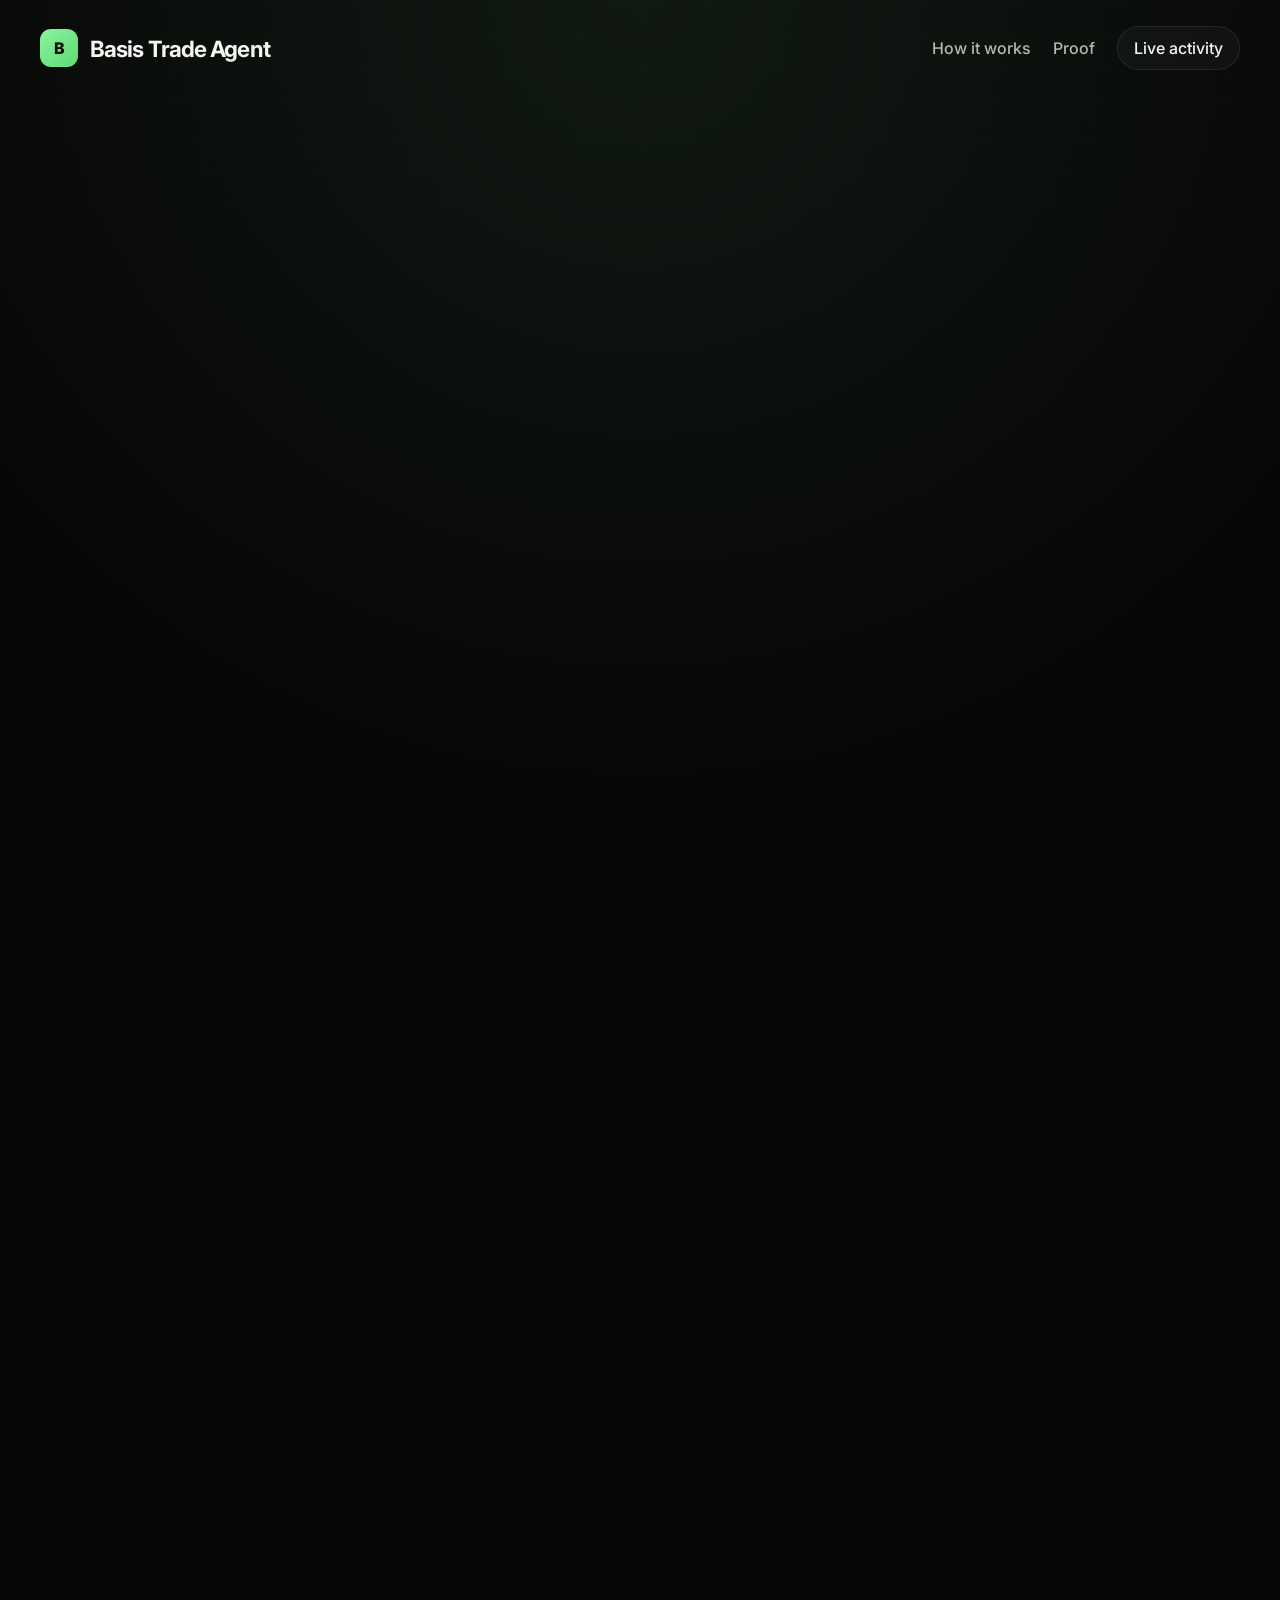
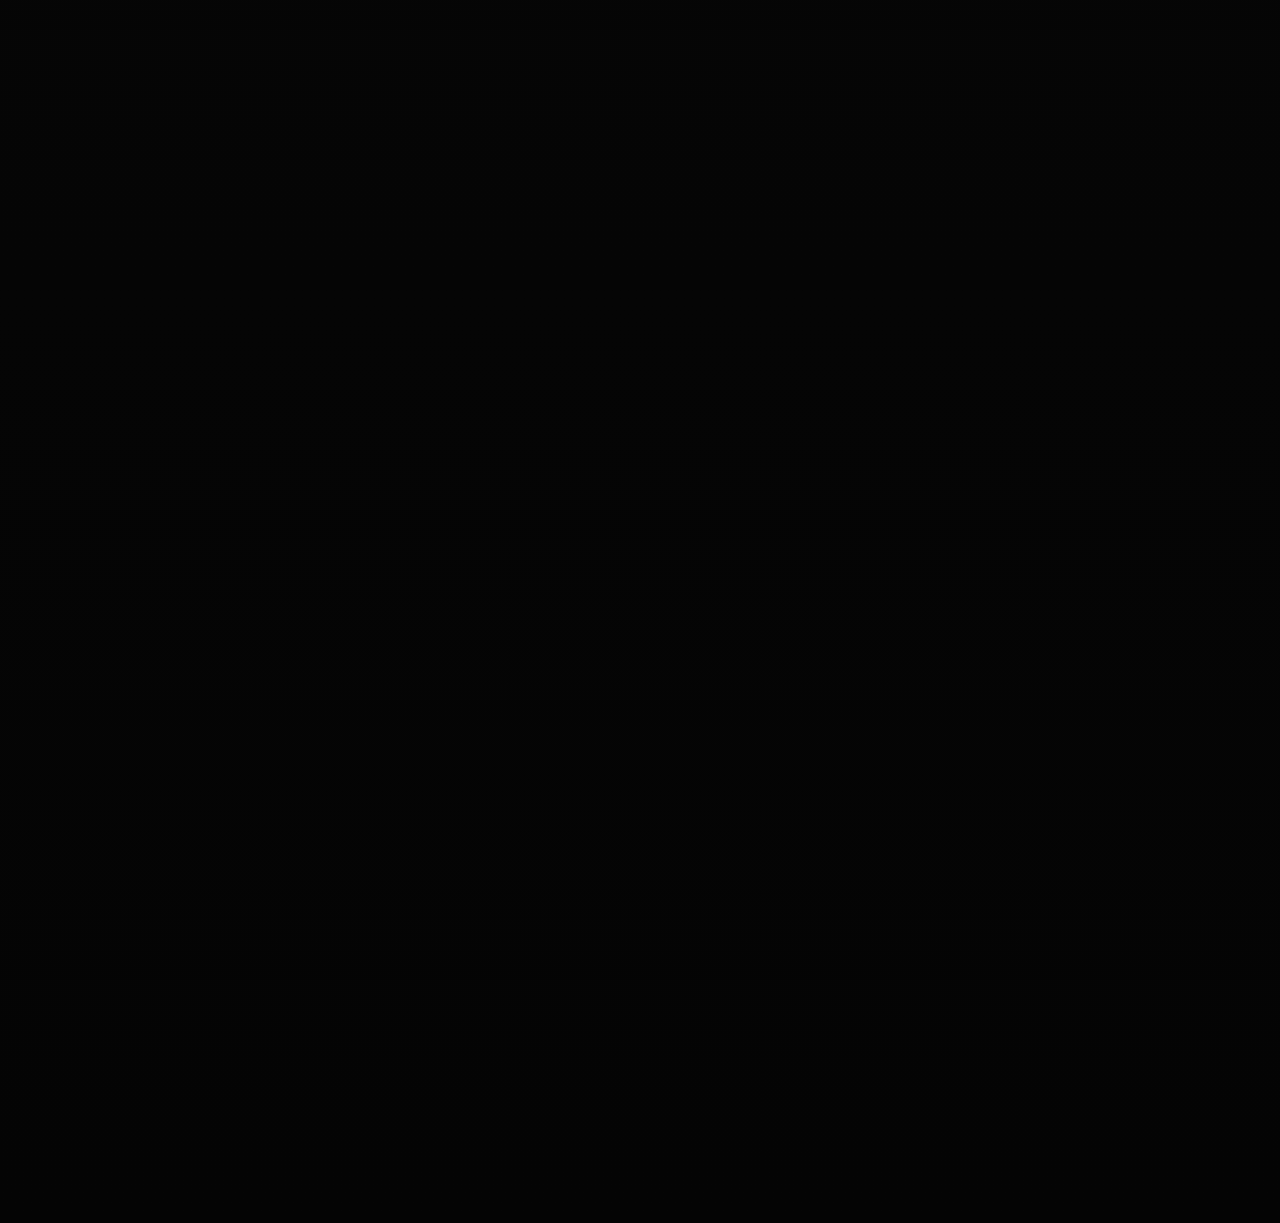
==== landing-page/index.html @ b5cab905 "Align landing-page typography with YieldSeeker theme" ====
<!doctype html>
<html lang="en">
  <head>
    <meta charset="UTF-8" />
    <meta name="viewport" content="width=device-width, initial-scale=1.0" />
    <title>Basis Trade Agent</title>
    <meta
      name="description"
      content="Basis Trade Agent captures BTC basis opportunities on GMX V2 with autonomous execution, live operator control, and on-chain verification."
    />
    <link rel="preconnect" href="https://fonts.googleapis.com" />
    <link rel="preconnect" href="https://fonts.gstatic.com" crossorigin />
    <link href="https://fonts.googleapis.com/css2?family=Inter:wght@400;500;700;800&family=DM+Mono:wght@400;500&display=swap" rel="stylesheet" />
    <link rel="stylesheet" href="./index.css" />
  </head>
  <body>
    <div class="landing-shell">
      <header class="site-header">
        <a class="brand" href="./">
          <span class="brand-mark">B</span>
          <span class="brand-name">Basis Trade Agent</span>
        </a>
        <nav class="header-links">
          <a href="#how-it-works">How it works</a>
          <a href="#proof">Proof</a>
          <a class="header-cta" href="./activity/">Live activity</a>
        </nav>
      </header>

      <main>
        <section class="hero-section reveal-section">
          <div class="hero-copy">
            <p class="eyebrow">Autonomous BTC basis execution</p>
            <h1>Capture BTC basis yield with a system that executes, adapts, and proves what it did.</h1>
            <p class="hero-text">
              Basis Trade Agent monitors GMX V2 funding conditions, opens delta-neutral BTC basis trades when the opportunity is worth taking, and keeps every meaningful action visible through live activity and on-chain verification.
            </p>
            <div class="hero-actions">
              <a class="primary-button" href="./activity/">Watch live activity</a>
              <a class="secondary-button" href="#how-it-works">See how it works</a>
            </div>
            <div class="hero-badges">
              <span>GMX V2</span>
              <span>Arbitrum</span>
              <span>Operator-controlled</span>
            </div>
          </div>

          <div class="hero-visual">
            <div class="hero-glow"></div>
            <div class="hero-card hero-card-primary floating-card">
              <span class="card-kicker">Live strategy</span>
              <strong>Funding-aware BTC basis execution</strong>
              <p>Smoothed thresholds, hysteresis, hold-time rules, and margin-aware exits — all in one operating loop.</p>
            </div>
            <div class="hero-card hero-card-metric floating-card delay-1">
              <span class="card-label">Control style</span>
              <strong>Conversational</strong>
            </div>
            <div class="hero-card hero-card-metric floating-card delay-2">
              <span class="card-label">Verification</span>
              <strong>Explorer-linked</strong>
            </div>
            <div class="grid-orb grid-orb-a"></div>
            <div class="grid-orb grid-orb-b"></div>
          </div>
        </section>

        <section class="ticker-section reveal-section">
          <div class="ticker-track">
            <span>Live GMX execution</span>
            <span>•</span>
            <span>BTC spot + short perp</span>
            <span>•</span>
            <span>Autonomous operator tooling</span>
            <span>•</span>
            <span>Recent activity with tx links</span>
            <span>•</span>
            <span>Live config reload</span>
            <span>•</span>
            <span>Yield-driven entries</span>
          </div>
        </section>

        <section class="section reveal-section" id="proof">
          <div class="section-heading">
            <p class="eyebrow">Value created</p>
            <h2>What you get instead of another dashboard.</h2>
            <p>A sharper operating loop: less manual monitoring, clearer execution logic, and a cleaner path from market opportunity to verifiable action.</p>
          </div>
          <div class="value-grid">
            <article class="value-card tilt-card">
              <span class="value-number">24/7</span>
              <h3>Persistent market watching</h3>
              <p>The system keeps evaluating live funding and borrow conditions instead of waiting for you to manually check the market.</p>
            </article>
            <article class="value-card tilt-card">
              <span class="value-number">0</span>
              <h3>Guesswork in the loop</h3>
              <p>Execution rules live in code, while the operator still controls the policy through simple, human-readable configuration changes.</p>
            </article>
            <article class="value-card tilt-card">
              <span class="value-number">1 feed</span>
              <h3>Proof of work done</h3>
              <p>Approvals, orders, confirmations, and recent activity are surfaced in one place so you can verify what the product actually did.</p>
            </article>
          </div>
        </section>

        <section class="section split-section reveal-section" id="how-it-works">
          <div class="section-heading narrow">
            <p class="eyebrow">How it works</p>
            <h2>A product for operators who want execution, visibility, and control in the same surface.</h2>
          </div>
          <div class="story-grid">
            <article class="story-card story-card-large reveal-card">
              <div class="story-topline">
                <span class="story-index">01</span>
                <span class="live-pill">Live policy control</span>
              </div>
              <h3>Set the operating rules in plain language.</h3>
              <p>Adjust capital, target yield, smoothing, hysteresis, hold time, and cadence without digging through strategy internals.</p>
            </article>
            <article class="story-card reveal-card delay-1">
              <div class="story-topline">
                <span class="story-index">02</span>
                <span class="live-pill">Live loop</span>
              </div>
              <h3>Let the running system react.</h3>
              <p>The loop picks up new config from disk and uses it on subsequent cycles while it watches live BTC basis conditions.</p>
            </article>
            <article class="story-card reveal-card delay-2">
              <div class="story-topline">
                <span class="story-index">03</span>
                <span class="live-pill">Live proof</span>
              </div>
              <h3>Verify the result immediately.</h3>
              <p>Watch recent activity appear with explorer links, then inspect holdings and open position state after the trade is live.</p>
            </article>
          </div>
        </section>

        <section class="section reveal-section">
          <div class="section-heading narrow">
            <p class="eyebrow">Who should use it</p>
            <h2>Built for active DeFi operators who want the trade to run like a product.</h2>
          </div>
          <div class="audience-grid">
            <article class="audience-card">
              <h3>For you if…</h3>
              <ul>
                <li>you understand the basis trade but don't want to babysit it manually,</li>
                <li>you want live proof of what the system actually did,</li>
                <li>you prefer steering the rules rather than clicking through every execution step.</li>
              </ul>
            </article>
            <article class="audience-card pulse-card">
              <h3>What to expect</h3>
              <ul>
                <li>a premium operator surface,</li>
                <li>real-time execution visibility,</li>
                <li>clear control over thresholds and behavior,</li>
                <li>verifiable on-chain activity when the system acts.</li>
              </ul>
            </article>
          </div>
        </section>

        <section class="cta-panel reveal-section">
          <div class="cta-copy">
            <p class="eyebrow">See it in motion</p>
            <h2>Open the live feed and watch the system work.</h2>
            <p>The activity surface shows what the product is doing right now — not an abstract promise, but the live operating trail.</p>
          </div>
          <a class="primary-button full-width" href="./activity/">Open live activity</a>
        </section>
      </main>
    </div>
    <script src="./app.js"></script>
  </body>
</html>
---- landing-page/index.css ----
:root {
  color-scheme: dark;
  --bg: #040404;
  --panel: #0a0a0a;
  --panel-2: #0f0f0f;
  --line: rgba(255, 255, 255, 0.08);
  --text: #f4f4f1;
  --muted: #b7b7b2;
  --muted-2: #8b8f8a;
  --green: #7aeb8f;
  --green-2: #5ad76f;
  --green-soft: rgba(122, 235, 143, 0.12);
}

* {
  box-sizing: border-box;
}

html,
body {
  margin: 0;
  min-height: 100%;
  background: var(--bg);
  color: var(--text);
  font-family: Inter, system-ui, sans-serif;
}

body {
  background:
    radial-gradient(circle at top center, rgba(122, 235, 143, 0.08), transparent 28%),
    linear-gradient(180deg, #070707 0%, #040404 100%);
  overflow-x: hidden;
}

body::before {
  content: "";
  position: fixed;
  inset: 0;
  pointer-events: none;
  background-image: linear-gradient(rgba(255, 255, 255, 0.025) 1px, transparent 1px), linear-gradient(90deg, rgba(255, 255, 255, 0.025) 1px, transparent 1px);
  background-size: 34px 34px;
  mask-image: linear-gradient(180deg, rgba(0, 0, 0, 0.35), transparent 80%);
}

.landing-shell {
  width: min(1200px, calc(100vw - 48px));
  margin: 0 auto;
  padding: 26px 0 84px;
}

.site-header {
  display: flex;
  align-items: center;
  justify-content: space-between;
  gap: 18px;
  padding-bottom: 18px;
}

.brand {
  display: flex;
  align-items: center;
  gap: 12px;
  color: var(--text);
  text-decoration: none;
}

.brand-mark {
  width: 38px;
  height: 38px;
  border-radius: 11px;
  display: grid;
  place-items: center;
  background: linear-gradient(135deg, #8af39e, #5fda75);
  color: #081009;
  font-weight: 800;
}

.brand-name {
  font-size: 1.4rem;
  font-weight: 700;
  letter-spacing: -0.04em;
}

.header-links {
  display: flex;
  align-items: center;
  gap: 22px;
}

.header-links a {
  color: var(--muted);
  text-decoration: none;
  font-weight: 500;
}

.header-cta {
  padding: 11px 16px;
  border-radius: 999px;
  color: var(--text) !important;
  border: 1px solid var(--line);
  background: rgba(255, 255, 255, 0.03);
}

.hero-section,
.value-card,
.story-card,
.audience-card,
.cta-panel {
  border: 1px solid var(--line);
  border-radius: 24px;
  background: var(--panel);
}

.hero-section {
  display: grid;
  grid-template-columns: minmax(0, 1.1fr) minmax(360px, 0.9fr);
  gap: 26px;
  padding: 30px;
  margin-top: 18px;
  background: linear-gradient(180deg, rgba(8, 30, 15, 0.96), rgba(7, 12, 9, 0.98));
  position: relative;
  overflow: hidden;
}

.hero-section::before {
  content: "";
  position: absolute;
  inset: 0;
  background-image: linear-gradient(rgba(255, 255, 255, 0.035) 1px, transparent 1px), linear-gradient(90deg, rgba(255, 255, 255, 0.035) 1px, transparent 1px);
  background-size: 26px 26px;
  opacity: 0.55;
}

.hero-copy,
.hero-visual {
  position: relative;
  z-index: 1;
}

.eyebrow,
.card-kicker,
.card-label,
.live-pill {
  font-size: 0.8rem;
  text-transform: uppercase;
  letter-spacing: 0.06em;
  color: var(--green);
}

.hero-copy h1,
.section-heading h2,
.cta-copy h2 {
  margin: 10px 0 14px;
  font-size: clamp(3rem, 6vw, 5.25rem);
  line-height: 0.95;
  letter-spacing: -0.06em;
}

.hero-text,
.section-heading p,
.value-card p,
.story-card p,
.audience-card li,
.cta-copy p {
  color: var(--muted);
  line-height: 1.7;
}

.hero-actions {
  display: flex;
  flex-wrap: wrap;
  gap: 14px;
  margin-top: 28px;
}

.primary-button,
.secondary-button {
  display: inline-flex;
  align-items: center;
  justify-content: center;
  min-height: 52px;
  padding: 0 22px;
  border-radius: 12px;
  text-decoration: none;
  font-weight: 700;
}

.primary-button {
  background: var(--green);
  color: #0a110b;
}

.secondary-button {
  border: 1px solid rgba(255, 255, 255, 0.09);
  background: rgba(255, 255, 255, 0.03);
  color: var(--text);
}

.hero-badges {
  display: flex;
  flex-wrap: wrap;
  gap: 12px;
  margin-top: 22px;
}

.hero-badges span {
  border: 1px solid rgba(255, 255, 255, 0.08);
  background: rgba(255, 255, 255, 0.035);
  border-radius: 999px;
  padding: 9px 12px;
  color: #cfe9d5;
  font-size: 0.94rem;
}

.hero-visual {
  min-height: 430px;
}

.hero-glow,
.grid-orb {
  position: absolute;
  border-radius: 999px;
}

.hero-glow {
  inset: 10% 0 0 14%;
  background: radial-gradient(circle, rgba(122, 235, 143, 0.2), transparent 58%);
  filter: blur(14px);
}

.hero-card {
  position: absolute;
  border: 1px solid rgba(255, 255, 255, 0.07);
  background: rgba(8, 8, 8, 0.82);
  border-radius: 20px;
  padding: 20px;
  box-shadow: 0 22px 50px rgba(0, 0, 0, 0.28);
}

.hero-card strong,
.value-number,
.story-index {
  letter-spacing: -0.05em;
}

.hero-card-primary {
  top: 30px;
  left: 12px;
  width: 72%;
}

.hero-card-primary strong,
.hero-card-metric strong {
  display: block;
  margin: 8px 0 10px;
  font-size: 1.45rem;
}

.hero-card-primary p,
.hero-card-metric p {
  margin: 0;
  color: var(--muted);
}

.hero-card-metric {
  width: 44%;
}

.hero-card-metric strong {
  font-size: 1.8rem;
}

.hero-card-metric:nth-of-type(2) {
  top: 205px;
  right: 32px;
}

.hero-card-metric:nth-of-type(3) {
  bottom: 34px;
  left: 70px;
}

.grid-orb-a {
  width: 220px;
  height: 220px;
  right: -20px;
  top: -16px;
  background: radial-gradient(circle, rgba(122, 235, 143, 0.12), transparent 62%);
}

.grid-orb-b {
  width: 180px;
  height: 180px;
  left: 10px;
  bottom: 12px;
  background: radial-gradient(circle, rgba(122, 235, 143, 0.09), transparent 60%);
}

.floating-card {
  animation: floatY 7s ease-in-out infinite;
}

.floating-card.delay-1 {
  animation-delay: 1.2s;
}

.floating-card.delay-2 {
  animation-delay: 2.1s;
}

.ticker-section {
  margin-top: 18px;
  border-top: 1px solid var(--line);
  border-bottom: 1px solid var(--line);
  overflow: hidden;
}

.ticker-track {
  display: inline-flex;
  gap: 22px;
  padding: 14px 0;
  min-width: max-content;
  color: var(--green);
  font-family: "DM Mono", monospace;
  font-size: 0.92rem;
  animation: ticker 22s linear infinite;
}

.section {
  margin-top: 54px;
}

.section-heading {
  max-width: 780px;
  margin-bottom: 18px;
}

.section-heading.narrow {
  max-width: 700px;
}

.section-heading h2 {
  font-size: clamp(2.2rem, 4vw, 3.4rem);
}

.value-grid {
  display: grid;
  grid-template-columns: repeat(3, minmax(0, 1fr));
  gap: 16px;
}

.value-card,
.story-card,
.audience-card {
  padding: 24px;
  background: var(--panel-2);
}

.value-card h3,
.story-card h3,
.audience-card h3 {
  margin: 0 0 10px;
  font-size: 1.2rem;
}

.value-number {
  display: block;
  margin-bottom: 12px;
  color: var(--green);
  font-size: 2.6rem;
  font-weight: 800;
}

.tilt-card {
  transform-style: preserve-3d;
  transition: transform 220ms ease, border-color 220ms ease;
}

.tilt-card:hover {
  transform: translateY(-4px) rotateX(2deg) rotateY(-2deg);
  border-color: rgba(122, 235, 143, 0.24);
}

.story-grid {
  display: grid;
  grid-template-columns: 1.2fr 1fr 1fr;
  gap: 16px;
}

.story-card {
  min-height: 220px;
}

.story-topline {
  display: flex;
  align-items: center;
  justify-content: space-between;
  gap: 12px;
  margin-bottom: 18px;
}

.story-index {
  color: var(--green);
  font-size: 2rem;
  font-weight: 700;
}

.live-pill {
  display: inline-flex;
  align-items: center;
  gap: 8px;
}

.live-pill::before {
  content: "";
  width: 10px;
  height: 10px;
  border-radius: 999px;
  background: var(--green);
  box-shadow: 0 0 12px rgba(122, 235, 143, 0.8);
}

.audience-grid {
  display: grid;
  grid-template-columns: repeat(2, minmax(0, 1fr));
  gap: 16px;
}

.audience-card ul {
  margin: 0;
  padding-left: 18px;
}

.audience-card li + li {
  margin-top: 10px;
}

.pulse-card {
  position: relative;
}

.pulse-card::after {
  content: "";
  position: absolute;
  inset: -1px;
  border-radius: inherit;
  border: 1px solid rgba(122, 235, 143, 0.1);
  animation: pulseBorder 3s ease-in-out infinite;
}

.cta-panel {
  margin-top: 54px;
  padding: 30px;
  display: grid;
  gap: 16px;
  background: linear-gradient(180deg, rgba(26, 21, 10, 0.88), rgba(12, 12, 12, 0.98));
}

.cta-copy h2 {
  font-size: clamp(2.1rem, 4vw, 3rem);
}

.full-width {
  width: 100%;
}

.reveal-section,
.reveal-card {
  opacity: 0;
  transform: translateY(26px);
  transition: opacity 700ms ease, transform 700ms ease;
}

.reveal-section.is-visible,
.reveal-card.is-visible {
  opacity: 1;
  transform: translateY(0);
}

.reveal-card.delay-1 {
  transition-delay: 120ms;
}

.reveal-card.delay-2 {
  transition-delay: 220ms;
}

@keyframes ticker {
  from {
    transform: translateX(0);
  }
  to {
    transform: translateX(-50%);
  }
}

@keyframes floatY {
  0%,
  100% {
    transform: translateY(0px);
  }
  50% {
    transform: translateY(-10px);
  }
}

@keyframes pulseBorder {
  0%,
  100% {
    opacity: 0.35;
  }
  50% {
    opacity: 1;
  }
}

@media (max-width: 1080px) {
  .landing-shell {
    width: min(100vw - 28px, 1200px);
  }

  .hero-section,
  .value-grid,
  .story-grid,
  .audience-grid {
    grid-template-columns: 1fr;
  }

  .hero-visual {
    min-height: 380px;
  }
}

@media (max-width: 720px) {
  .landing-shell {
    width: min(100vw - 20px, 1200px);
    padding-top: 18px;
    padding-bottom: 52px;
  }

  .site-header,
  .hero-actions,
  .header-links,
  .story-topline {
    flex-direction: column;
    align-items: flex-start;
  }

  .hero-section,
  .value-card,
  .story-card,
  .audience-card,
  .cta-panel {
    padding: 20px;
  }

  .hero-copy h1,
  .section-heading h2,
  .cta-copy h2 {
    font-size: 2.6rem;
  }

  .hero-card-primary,
  .hero-card-metric {
    position: static;
    width: auto;
    margin-bottom: 14px;
  }

  .hero-visual {
    min-height: auto;
  }
}
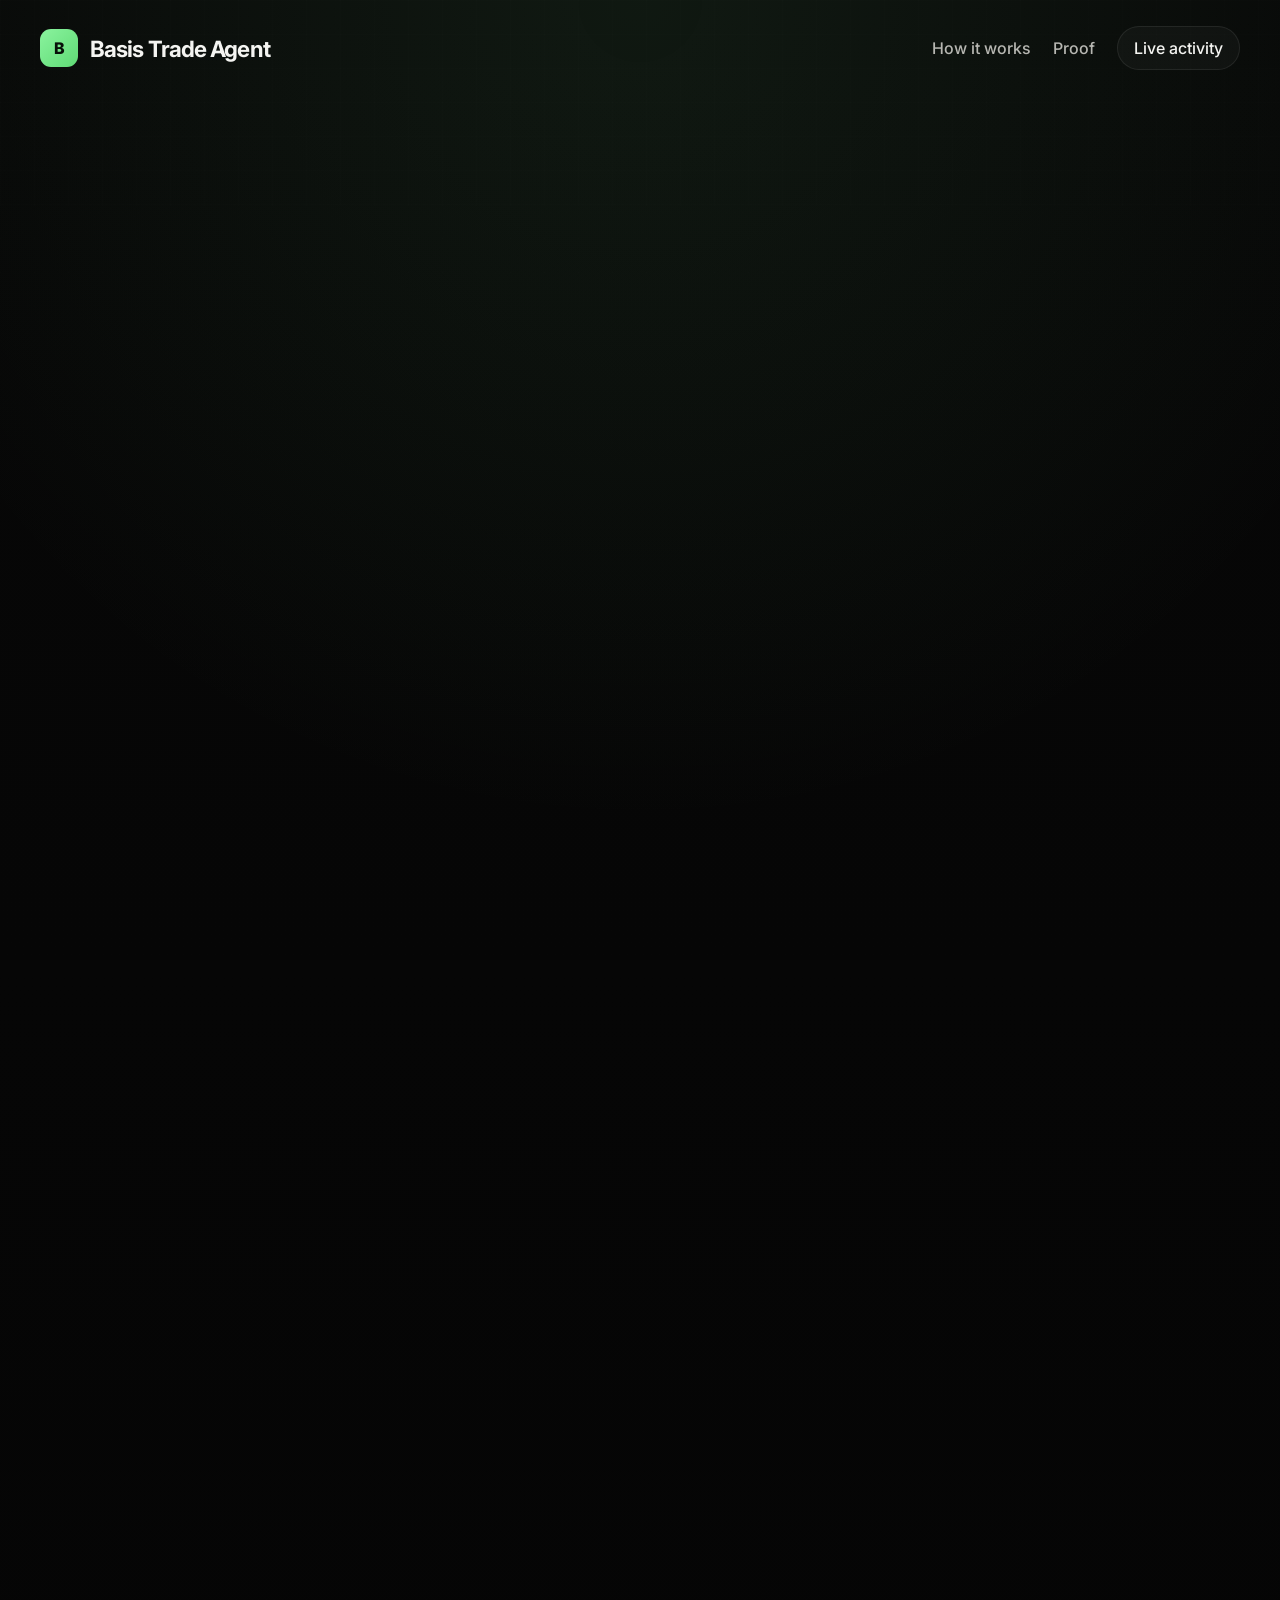
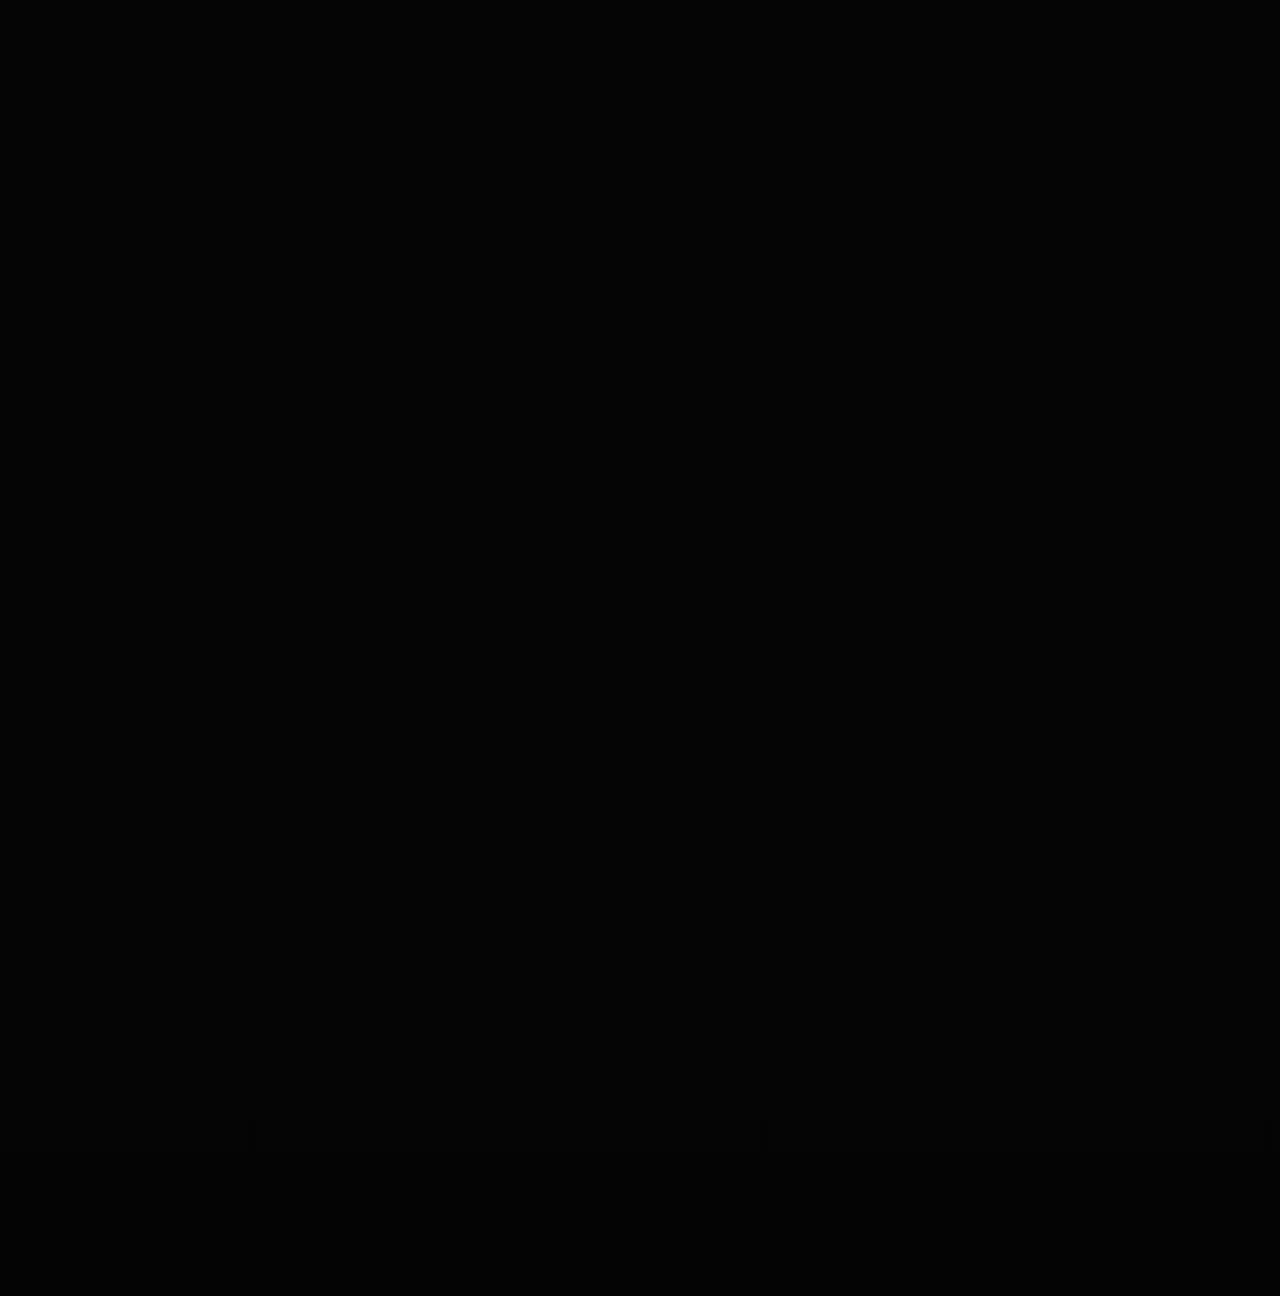
==== commit 975ce2df: "Simplify landing hero: full-section background, no floating side panel" ====
--- a/landing-page/index.html
+++ b/landing-page/index.html
@@ -29,10 +29,10 @@
 
       <main>
         <section class="hero-section reveal-section">
-          <div class="hero-copy">
+          <div class="hero-copy hero-copy-full">
             <p class="eyebrow">Autonomous BTC basis execution</p>
             <h1>Capture BTC basis yield with a system that executes, adapts, and proves what it did.</h1>
-            <p class="hero-text">
+            <p class="hero-text hero-text-wide">
               Basis Trade Agent monitors GMX V2 funding conditions, opens delta-neutral BTC basis trades when the opportunity is worth taking, and keeps every meaningful action visible through live activity and on-chain verification.
             </p>
             <div class="hero-actions">
@@ -44,25 +44,20 @@
               <span>Arbitrum</span>
               <span>Operator-controlled</span>
             </div>
-          </div>
-
-          <div class="hero-visual">
-            <div class="hero-glow"></div>
-            <div class="hero-card hero-card-primary floating-card">
-              <span class="card-kicker">Live strategy</span>
-              <strong>Funding-aware BTC basis execution</strong>
-              <p>Smoothed thresholds, hysteresis, hold-time rules, and margin-aware exits — all in one operating loop.</p>
+            <div class="hero-inline-metrics">
+              <div>
+                <span class="card-label">Execution style</span>
+                <strong>Live on-chain</strong>
+              </div>
+              <div>
+                <span class="card-label">Control</span>
+                <strong>Conversational</strong>
+              </div>
+              <div>
+                <span class="card-label">Verification</span>
+                <strong>Explorer-linked</strong>
+              </div>
             </div>
-            <div class="hero-card hero-card-metric floating-card delay-1">
-              <span class="card-label">Control style</span>
-              <strong>Conversational</strong>
-            </div>
-            <div class="hero-card hero-card-metric floating-card delay-2">
-              <span class="card-label">Verification</span>
-              <strong>Explorer-linked</strong>
-            </div>
-            <div class="grid-orb grid-orb-a"></div>
-            <div class="grid-orb grid-orb-b"></div>
           </div>
         </section>
 
--- a/landing-page/index.css
+++ b/landing-page/index.css
@@ -101,7 +101,6 @@
   background: rgba(255, 255, 255, 0.03);
 }
 
-.hero-section,
 .value-card,
 .story-card,
 .audience-card,
@@ -112,12 +111,8 @@
 }
 
 .hero-section {
-  display: grid;
-  grid-template-columns: minmax(0, 1.1fr) minmax(360px, 0.9fr);
-  gap: 26px;
-  padding: 30px;
+  padding: 54px 18px 34px;
   margin-top: 18px;
-  background: linear-gradient(180deg, rgba(8, 30, 15, 0.96), rgba(7, 12, 9, 0.98));
   position: relative;
   overflow: hidden;
 }
@@ -126,13 +121,16 @@
   content: "";
   position: absolute;
   inset: 0;
-  background-image: linear-gradient(rgba(255, 255, 255, 0.035) 1px, transparent 1px), linear-gradient(90deg, rgba(255, 255, 255, 0.035) 1px, transparent 1px);
-  background-size: 26px 26px;
-  opacity: 0.55;
-}
-
-.hero-copy,
-.hero-visual {
+  border-radius: 30px;
+  background:
+    linear-gradient(180deg, rgba(8, 30, 15, 0.96), rgba(7, 12, 9, 0.98)),
+    linear-gradient(rgba(255, 255, 255, 0.035) 1px, transparent 1px),
+    linear-gradient(90deg, rgba(255, 255, 255, 0.035) 1px, transparent 1px);
+  background-size: auto, 26px 26px, 26px 26px;
+  border: 1px solid var(--line);
+}
+
+.hero-copy {
   position: relative;
   z-index: 1;
 }
@@ -210,102 +208,6 @@
   padding: 9px 12px;
   color: #cfe9d5;
   font-size: 0.94rem;
-}
-
-.hero-visual {
-  min-height: 430px;
-}
-
-.hero-glow,
-.grid-orb {
-  position: absolute;
-  border-radius: 999px;
-}
-
-.hero-glow {
-  inset: 10% 0 0 14%;
-  background: radial-gradient(circle, rgba(122, 235, 143, 0.2), transparent 58%);
-  filter: blur(14px);
-}
-
-.hero-card {
-  position: absolute;
-  border: 1px solid rgba(255, 255, 255, 0.07);
-  background: rgba(8, 8, 8, 0.82);
-  border-radius: 20px;
-  padding: 20px;
-  box-shadow: 0 22px 50px rgba(0, 0, 0, 0.28);
-}
-
-.hero-card strong,
-.value-number,
-.story-index {
-  letter-spacing: -0.05em;
-}
-
-.hero-card-primary {
-  top: 30px;
-  left: 12px;
-  width: 72%;
-}
-
-.hero-card-primary strong,
-.hero-card-metric strong {
-  display: block;
-  margin: 8px 0 10px;
-  font-size: 1.45rem;
-}
-
-.hero-card-primary p,
-.hero-card-metric p {
-  margin: 0;
-  color: var(--muted);
-}
-
-.hero-card-metric {
-  width: 44%;
-}
-
-.hero-card-metric strong {
-  font-size: 1.8rem;
-}
-
-.hero-card-metric:nth-of-type(2) {
-  top: 205px;
-  right: 32px;
-}
-
-.hero-card-metric:nth-of-type(3) {
-  bottom: 34px;
-  left: 70px;
-}
-
-.grid-orb-a {
-  width: 220px;
-  height: 220px;
-  right: -20px;
-  top: -16px;
-  background: radial-gradient(circle, rgba(122, 235, 143, 0.12), transparent 62%);
-}
-
-.grid-orb-b {
-  width: 180px;
-  height: 180px;
-  left: 10px;
-  bottom: 12px;
-  background: radial-gradient(circle, rgba(122, 235, 143, 0.09), transparent 60%);
-}
-
-.floating-card {
-  animation: floatY 7s ease-in-out infinite;
-}
-
-.floating-card.delay-1 {
-  animation-delay: 1.2s;
-}
-
-.floating-card.delay-2 {
-  animation-delay: 2.1s;
 }
 
 .ticker-section {
@@ -494,16 +396,6 @@
   }
 }
 
-@keyframes floatY {
-  0%,
-  100% {
-    transform: translateY(0px);
-  }
-  50% {
-    transform: translateY(-10px);
-  }
-}
-
 @keyframes pulseBorder {
   0%,
   100% {
@@ -519,15 +411,11 @@
     width: min(100vw - 28px, 1200px);
   }
 
-  .hero-section,
   .value-grid,
   .story-grid,
-  .audience-grid {
+  .audience-grid,
+  .hero-inline-metrics {
     grid-template-columns: 1fr;
-  }
-
-  .hero-visual {
-    min-height: 380px;
   }
 }
 
@@ -559,15 +447,43 @@
   .cta-copy h2 {
     font-size: 2.6rem;
   }
-
-  .hero-card-primary,
-  .hero-card-metric {
-    position: static;
-    width: auto;
-    margin-bottom: 14px;
-  }
-
-  .hero-visual {
-    min-height: auto;
-  }
-}
+}
+
+
+.hero-copy-full {
+  max-width: 860px;
+  margin: 0 auto;
+  text-align: center;
+}
+
+.hero-text-wide {
+  max-width: 760px;
+  margin-left: auto;
+  margin-right: auto;
+}
+
+.hero-copy-full .hero-actions,
+.hero-copy-full .hero-badges {
+  justify-content: center;
+}
+
+.hero-inline-metrics {
+  display: grid;
+  grid-template-columns: repeat(3, minmax(0, 1fr));
+  gap: 14px;
+  margin-top: 28px;
+}
+
+.hero-inline-metrics > div {
+  border: 1px solid rgba(255, 255, 255, 0.08);
+  background: rgba(6, 10, 7, 0.52);
+  border-radius: 16px;
+  padding: 18px;
+}
+
+.hero-inline-metrics strong {
+  display: block;
+  margin-top: 8px;
+  font-size: 1.35rem;
+  letter-spacing: -0.04em;
+}
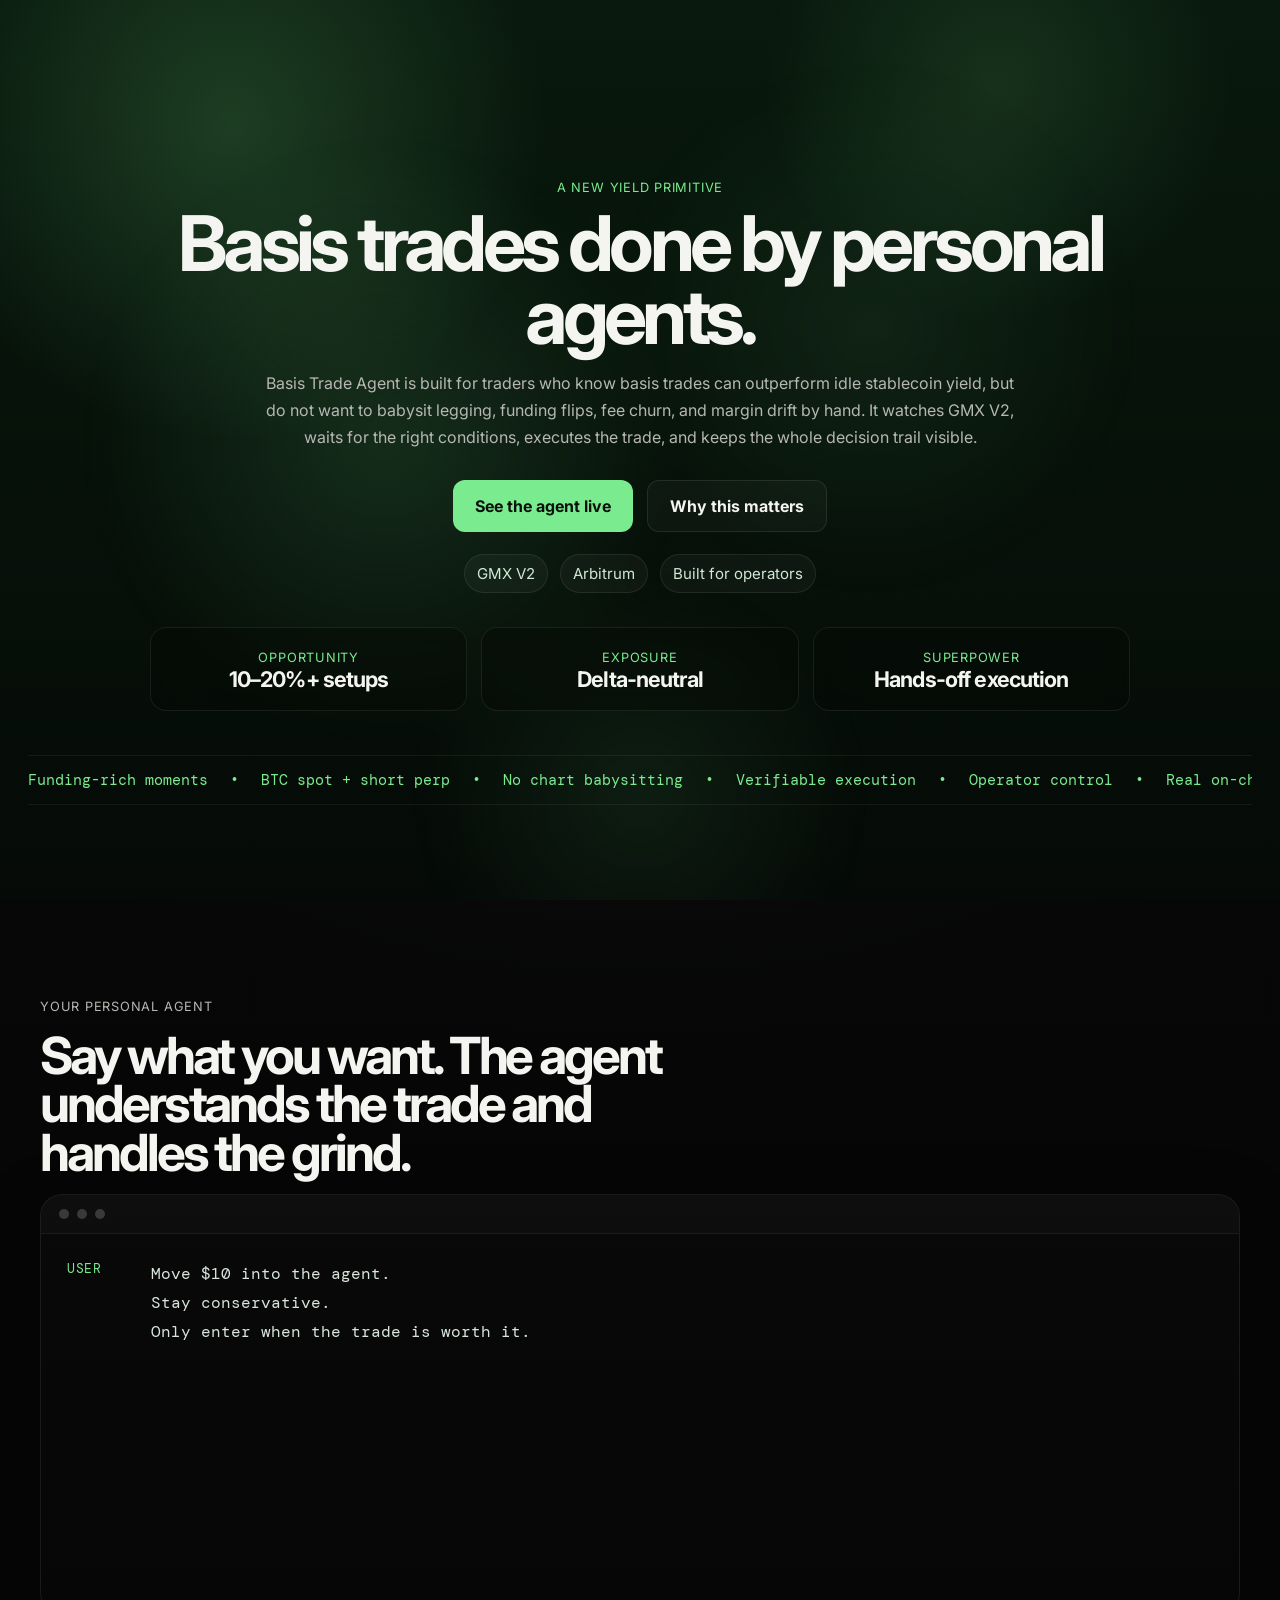
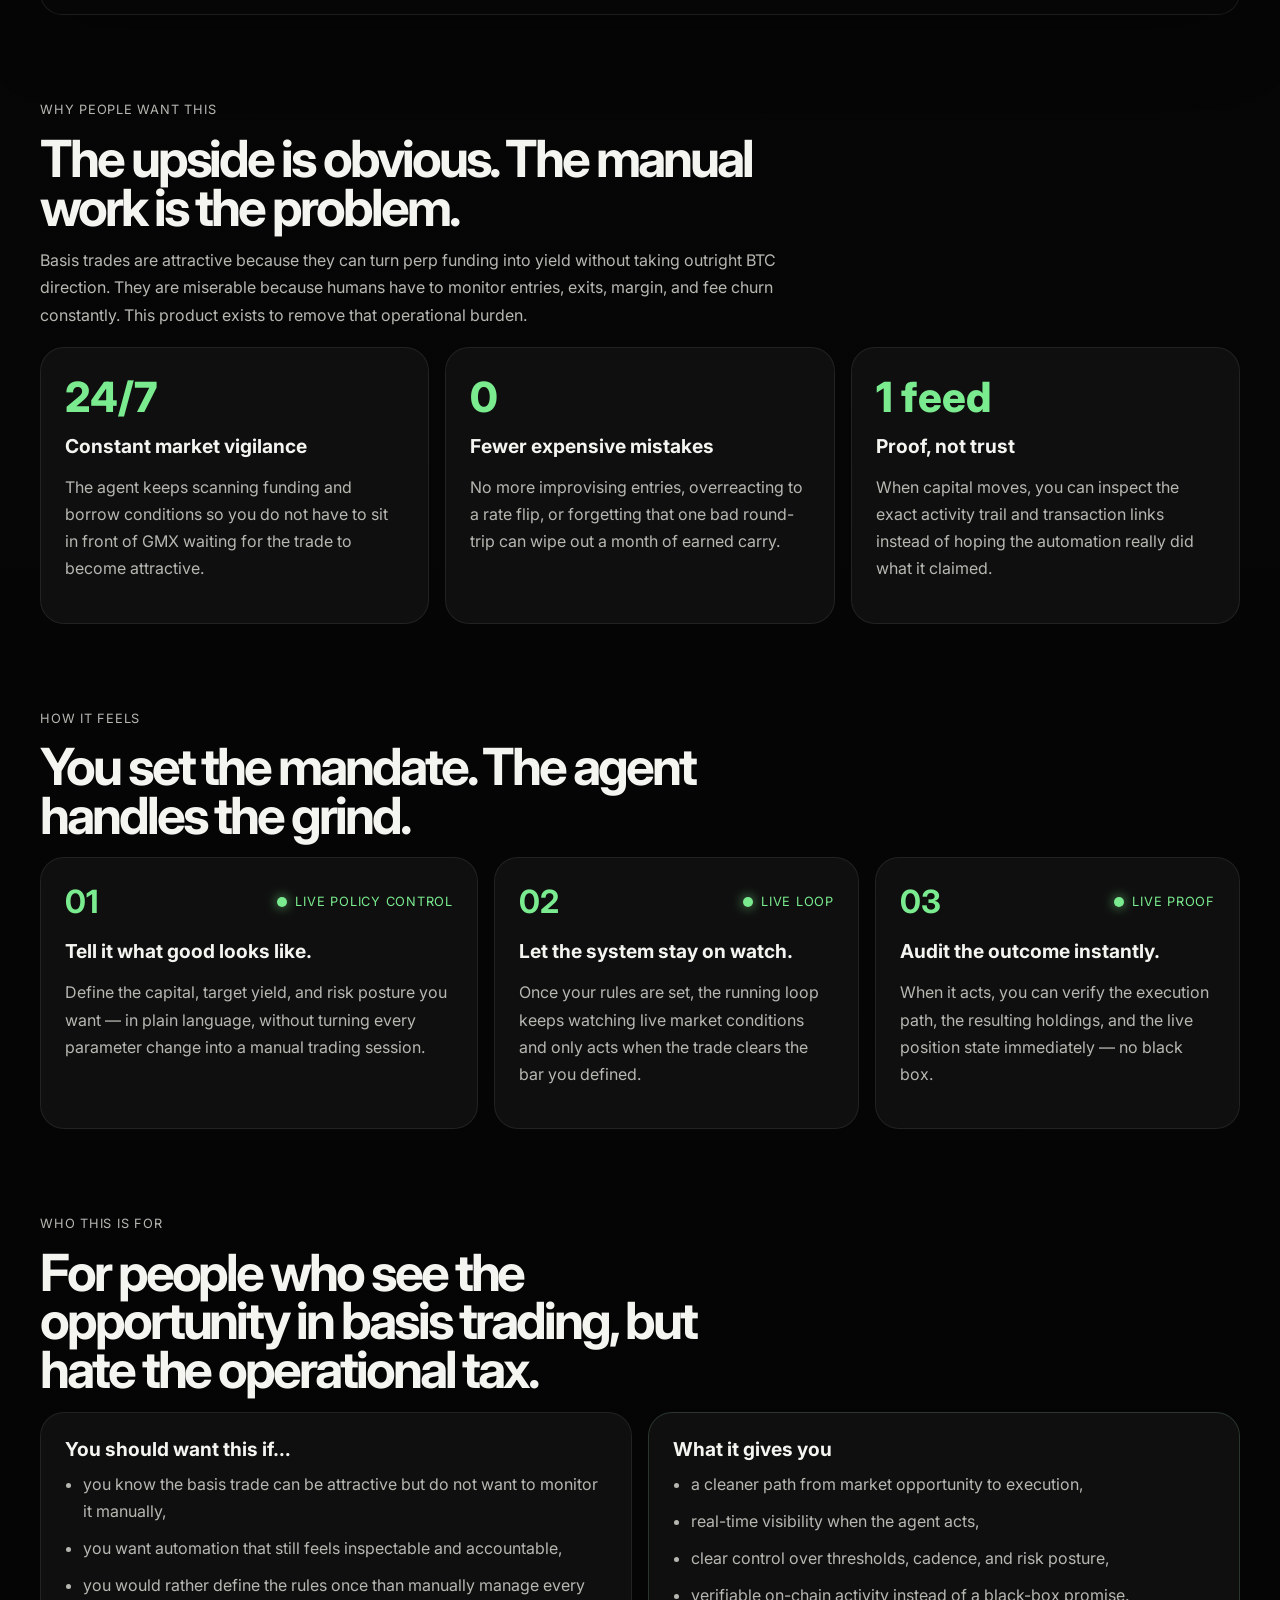
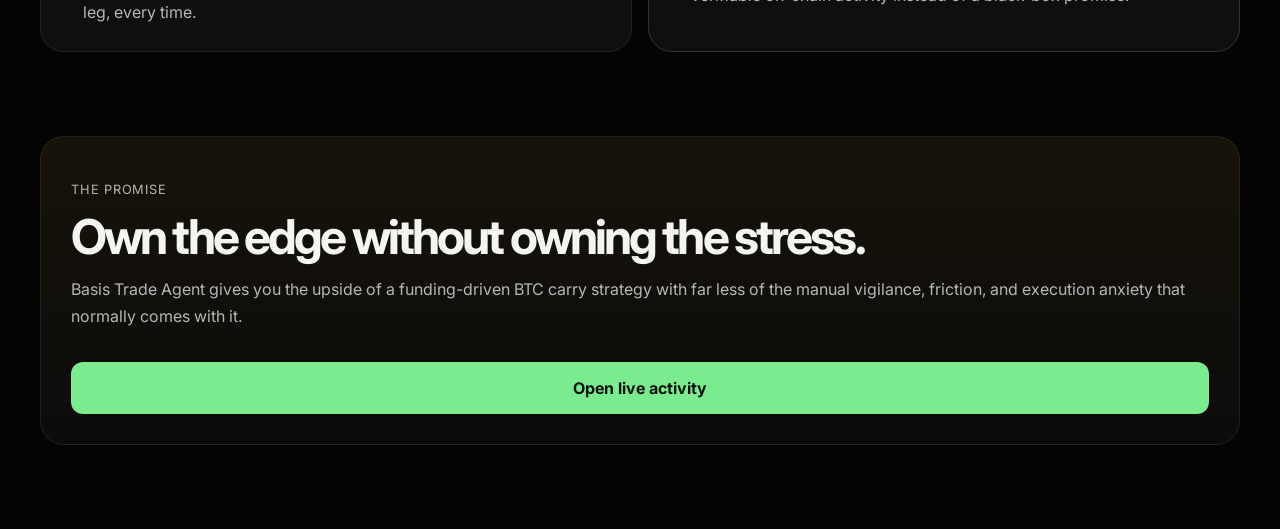
==== commit 302977d6: "Move ticker into hero and add animated terminal conversation section" ====
--- a/landing-page/index.html
+++ b/landing-page/index.html
@@ -15,97 +15,97 @@
   </head>
   <body>
     <div class="landing-shell">
-      <header class="site-header">
-        <a class="brand" href="./">
-          <span class="brand-mark">B</span>
-          <span class="brand-name">Basis Trade Agent</span>
-        </a>
-        <nav class="header-links">
-          <a href="#how-it-works">How it works</a>
-          <a href="#proof">Proof</a>
-          <a class="header-cta" href="./activity/">Live activity</a>
-        </nav>
-      </header>
-
       <main>
         <section class="hero-section reveal-section">
           <div class="hero-copy hero-copy-full">
-            <p class="eyebrow">Autonomous BTC basis execution</p>
-            <h1>Capture BTC basis yield with a system that executes, adapts, and proves what it did.</h1>
+            <p class="eyebrow">A new yield primitive</p>
+            <h1>Basis trades done by personal agents.</h1>
             <p class="hero-text hero-text-wide">
-              Basis Trade Agent monitors GMX V2 funding conditions, opens delta-neutral BTC basis trades when the opportunity is worth taking, and keeps every meaningful action visible through live activity and on-chain verification.
+              Basis Trade Agent is built for traders who know basis trades can outperform idle stablecoin yield, but do not want to babysit legging, funding flips, fee churn, and margin drift by hand. It watches GMX V2, waits for the right conditions, executes the trade, and keeps the whole decision trail visible.
             </p>
             <div class="hero-actions">
-              <a class="primary-button" href="./activity/">Watch live activity</a>
-              <a class="secondary-button" href="#how-it-works">See how it works</a>
+              <a class="primary-button" href="./activity/">See the agent live</a>
+              <a class="secondary-button" href="#how-it-works">Why this matters</a>
             </div>
             <div class="hero-badges">
               <span>GMX V2</span>
               <span>Arbitrum</span>
-              <span>Operator-controlled</span>
+              <span>Built for operators</span>
             </div>
             <div class="hero-inline-metrics">
               <div>
-                <span class="card-label">Execution style</span>
-                <strong>Live on-chain</strong>
+                <span class="card-label">Opportunity</span>
+                <strong>10–20%+ setups</strong>
               </div>
               <div>
-                <span class="card-label">Control</span>
-                <strong>Conversational</strong>
+                <span class="card-label">Exposure</span>
+                <strong>Delta-neutral</strong>
               </div>
               <div>
-                <span class="card-label">Verification</span>
-                <strong>Explorer-linked</strong>
+                <span class="card-label">Superpower</span>
+                <strong>Hands-off execution</strong>
               </div>
+            </div>
+          </div>
+          <div class="ticker-section reveal-section">
+            <div class="ticker-track">
+              <span>Funding-rich moments</span>
+              <span>•</span>
+              <span>BTC spot + short perp</span>
+              <span>•</span>
+              <span>No chart babysitting</span>
+              <span>•</span>
+              <span>Verifiable execution</span>
+              <span>•</span>
+              <span>Operator control</span>
+              <span>•</span>
+              <span>Real on-chain actions</span>
             </div>
           </div>
         </section>
 
-        <section class="ticker-section reveal-section">
-          <div class="ticker-track">
-            <span>Live GMX execution</span>
-            <span>•</span>
-            <span>BTC spot + short perp</span>
-            <span>•</span>
-            <span>Autonomous operator tooling</span>
-            <span>•</span>
-            <span>Recent activity with tx links</span>
-            <span>•</span>
-            <span>Live config reload</span>
-            <span>•</span>
-            <span>Yield-driven entries</span>
+        <section class="section terminal-section reveal-section">
+          <div class="section-heading narrow">
+            <p class="eyebrow">Your personal agent</p>
+            <h2>Say what you want. The agent understands the trade and handles the grind.</h2>
+          </div>
+          <div class="terminal-shell">
+            <div class="terminal-topbar">
+              <span></span><span></span><span></span>
+            </div>
+            <div class="terminal-window" id="terminal-window"></div>
           </div>
         </section>
 
         <section class="section reveal-section" id="proof">
           <div class="section-heading">
-            <p class="eyebrow">Value created</p>
-            <h2>What you get instead of another dashboard.</h2>
-            <p>A sharper operating loop: less manual monitoring, clearer execution logic, and a cleaner path from market opportunity to verifiable action.</p>
+            <p class="eyebrow">Why people want this</p>
+            <h2>The upside is obvious. The manual work is the problem.</h2>
+            <p>Basis trades are attractive because they can turn perp funding into yield without taking outright BTC direction. They are miserable because humans have to monitor entries, exits, margin, and fee churn constantly. This product exists to remove that operational burden.</p>
           </div>
           <div class="value-grid">
             <article class="value-card tilt-card">
               <span class="value-number">24/7</span>
-              <h3>Persistent market watching</h3>
-              <p>The system keeps evaluating live funding and borrow conditions instead of waiting for you to manually check the market.</p>
+              <h3>Constant market vigilance</h3>
+              <p>The agent keeps scanning funding and borrow conditions so you do not have to sit in front of GMX waiting for the trade to become attractive.</p>
             </article>
             <article class="value-card tilt-card">
               <span class="value-number">0</span>
-              <h3>Guesswork in the loop</h3>
-              <p>Execution rules live in code, while the operator still controls the policy through simple, human-readable configuration changes.</p>
+              <h3>Fewer expensive mistakes</h3>
+              <p>No more improvising entries, overreacting to a rate flip, or forgetting that one bad round-trip can wipe out a month of earned carry.</p>
             </article>
             <article class="value-card tilt-card">
               <span class="value-number">1 feed</span>
-              <h3>Proof of work done</h3>
-              <p>Approvals, orders, confirmations, and recent activity are surfaced in one place so you can verify what the product actually did.</p>
+              <h3>Proof, not trust</h3>
+              <p>When capital moves, you can inspect the exact activity trail and transaction links instead of hoping the automation really did what it claimed.</p>
             </article>
           </div>
         </section>
 
         <section class="section split-section reveal-section" id="how-it-works">
           <div class="section-heading narrow">
-            <p class="eyebrow">How it works</p>
-            <h2>A product for operators who want execution, visibility, and control in the same surface.</h2>
+            <p class="eyebrow">How it feels</p>
+            <h2>You set the mandate. The agent handles the grind.</h2>
           </div>
           <div class="story-grid">
             <article class="story-card story-card-large reveal-card">
@@ -113,49 +113,49 @@
                 <span class="story-index">01</span>
                 <span class="live-pill">Live policy control</span>
               </div>
-              <h3>Set the operating rules in plain language.</h3>
-              <p>Adjust capital, target yield, smoothing, hysteresis, hold time, and cadence without digging through strategy internals.</p>
+              <h3>Tell it what good looks like.</h3>
+              <p>Define the capital, target yield, and risk posture you want — in plain language, without turning every parameter change into a manual trading session.</p>
             </article>
             <article class="story-card reveal-card delay-1">
               <div class="story-topline">
                 <span class="story-index">02</span>
                 <span class="live-pill">Live loop</span>
               </div>
-              <h3>Let the running system react.</h3>
-              <p>The loop picks up new config from disk and uses it on subsequent cycles while it watches live BTC basis conditions.</p>
+              <h3>Let the system stay on watch.</h3>
+              <p>Once your rules are set, the running loop keeps watching live market conditions and only acts when the trade clears the bar you defined.</p>
             </article>
             <article class="story-card reveal-card delay-2">
               <div class="story-topline">
                 <span class="story-index">03</span>
                 <span class="live-pill">Live proof</span>
               </div>
-              <h3>Verify the result immediately.</h3>
-              <p>Watch recent activity appear with explorer links, then inspect holdings and open position state after the trade is live.</p>
+              <h3>Audit the outcome instantly.</h3>
+              <p>When it acts, you can verify the execution path, the resulting holdings, and the live position state immediately — no black box.</p>
             </article>
           </div>
         </section>
 
         <section class="section reveal-section">
           <div class="section-heading narrow">
-            <p class="eyebrow">Who should use it</p>
-            <h2>Built for active DeFi operators who want the trade to run like a product.</h2>
+            <p class="eyebrow">Who this is for</p>
+            <h2>For people who see the opportunity in basis trading, but hate the operational tax.</h2>
           </div>
           <div class="audience-grid">
             <article class="audience-card">
-              <h3>For you if…</h3>
+              <h3>You should want this if…</h3>
               <ul>
-                <li>you understand the basis trade but don't want to babysit it manually,</li>
-                <li>you want live proof of what the system actually did,</li>
-                <li>you prefer steering the rules rather than clicking through every execution step.</li>
+                <li>you know the basis trade can be attractive but do not want to monitor it manually,</li>
+                <li>you want automation that still feels inspectable and accountable,</li>
+                <li>you would rather define the rules once than manually manage every leg, every time.</li>
               </ul>
             </article>
             <article class="audience-card pulse-card">
-              <h3>What to expect</h3>
+              <h3>What it gives you</h3>
               <ul>
-                <li>a premium operator surface,</li>
-                <li>real-time execution visibility,</li>
-                <li>clear control over thresholds and behavior,</li>
-                <li>verifiable on-chain activity when the system acts.</li>
+                <li>a cleaner path from market opportunity to execution,</li>
+                <li>real-time visibility when the agent acts,</li>
+                <li>clear control over thresholds, cadence, and risk posture,</li>
+                <li>verifiable on-chain activity instead of a black-box promise.</li>
               </ul>
             </article>
           </div>
@@ -163,9 +163,9 @@
 
         <section class="cta-panel reveal-section">
           <div class="cta-copy">
-            <p class="eyebrow">See it in motion</p>
-            <h2>Open the live feed and watch the system work.</h2>
-            <p>The activity surface shows what the product is doing right now — not an abstract promise, but the live operating trail.</p>
+            <p class="eyebrow">The promise</p>
+            <h2>Own the edge without owning the stress.</h2>
+            <p>Basis Trade Agent gives you the upside of a funding-driven BTC carry strategy with far less of the manual vigilance, friction, and execution anxiety that normally comes with it.</p>
           </div>
           <a class="primary-button full-width" href="./activity/">Open live activity</a>
         </section>
--- a/landing-page/index.css
+++ b/landing-page/index.css
@@ -45,60 +45,7 @@
 .landing-shell {
   width: min(1200px, calc(100vw - 48px));
   margin: 0 auto;
-  padding: 26px 0 84px;
-}
-
-.site-header {
-  display: flex;
-  align-items: center;
-  justify-content: space-between;
-  gap: 18px;
-  padding-bottom: 18px;
-}
-
-.brand {
-  display: flex;
-  align-items: center;
-  gap: 12px;
-  color: var(--text);
-  text-decoration: none;
-}
-
-.brand-mark {
-  width: 38px;
-  height: 38px;
-  border-radius: 11px;
-  display: grid;
-  place-items: center;
-  background: linear-gradient(135deg, #8af39e, #5fda75);
-  color: #081009;
-  font-weight: 800;
-}
-
-.brand-name {
-  font-size: 1.4rem;
-  font-weight: 700;
-  letter-spacing: -0.04em;
-}
-
-.header-links {
-  display: flex;
-  align-items: center;
-  gap: 22px;
-}
-
-.header-links a {
-  color: var(--muted);
-  text-decoration: none;
-  font-weight: 500;
-}
-
-.header-cta {
-  padding: 11px 16px;
-  border-radius: 999px;
-  color: var(--text) !important;
-  border: 1px solid var(--line);
-  background: rgba(255, 255, 255, 0.03);
+  padding: 0 0 84px;
 }
 
 .value-card,
@@ -111,8 +58,15 @@
 }
 
 .hero-section {
-  padding: 54px 18px 34px;
-  margin-top: 18px;
+  width: 100vw;
+  margin-left: calc(50% - 50vw);
+  margin-right: calc(50% - 50vw);
+  min-height: 100vh;
+  display: flex;
+  flex-direction: column;
+  justify-content: center;
+  padding: 72px 28px 0;
+  margin-top: 0;
   position: relative;
   overflow: hidden;
 }
@@ -120,14 +74,34 @@
 .hero-section::before {
   content: "";
   position: absolute;
-  inset: 0;
-  border-radius: 30px;
+  top: -100px;
+  bottom: -24px;
+  left: 50%;
+  width: 100vw;
+  transform: translateX(-50%);
   background:
-    linear-gradient(180deg, rgba(8, 30, 15, 0.96), rgba(7, 12, 9, 0.98)),
-    linear-gradient(rgba(255, 255, 255, 0.035) 1px, transparent 1px),
-    linear-gradient(90deg, rgba(255, 255, 255, 0.035) 1px, transparent 1px);
-  background-size: auto, 26px 26px, 26px 26px;
-  border: 1px solid var(--line);
+    radial-gradient(circle at 18% 22%, rgba(122, 235, 143, 0.18), transparent 24%),
+    radial-gradient(circle at 78% 18%, rgba(122, 235, 143, 0.12), transparent 18%),
+    linear-gradient(180deg, rgba(9, 27, 13, 0.98), rgba(5, 10, 7, 0.99)),
+    linear-gradient(rgba(255, 255, 255, 0.028) 1px, transparent 1px),
+    linear-gradient(90deg, rgba(255, 255, 255, 0.028) 1px, transparent 1px);
+  background-size: auto, auto, auto, 28px 28px, 28px 28px;
+}
+
+.hero-section::after {
+  content: "";
+  position: absolute;
+  top: -120px;
+  left: 50%;
+  width: 100vw;
+  height: calc(100% + 220px);
+  transform: translateX(-50%);
+  background:
+    radial-gradient(circle at 30% 50%, rgba(122, 235, 143, 0.13), transparent 28%),
+    radial-gradient(circle at 68% 40%, rgba(122, 235, 143, 0.08), transparent 24%),
+    radial-gradient(circle at 50% 82%, rgba(122, 235, 143, 0.08), transparent 20%);
+  filter: blur(18px);
+  animation: heroPulse 9s ease-in-out infinite alternate;
 }
 
 .hero-copy {
@@ -211,10 +185,13 @@
 }
 
 .ticker-section {
-  margin-top: 18px;
-  border-top: 1px solid var(--line);
-  border-bottom: 1px solid var(--line);
+  width: 100%;
+  margin-top: 44px;
+  border-top: 1px solid rgba(255, 255, 255, 0.06);
+  border-bottom: 1px solid rgba(255, 255, 255, 0.06);
   overflow: hidden;
+  position: relative;
+  z-index: 1;
 }
 
 .ticker-track {
@@ -229,7 +206,7 @@
 }
 
 .section {
-  margin-top: 54px;
+  margin-top: 84px;
 }
 
 .section-heading {
@@ -351,7 +328,7 @@
 }
 
 .cta-panel {
-  margin-top: 54px;
+  margin-top: 84px;
   padding: 30px;
   display: grid;
   gap: 16px;
@@ -385,6 +362,17 @@
 
 .reveal-card.delay-2 {
   transition-delay: 220ms;
+}
+
+@keyframes heroPulse {
+  0% {
+    transform: translateX(-50%) scale(1) translateY(0px);
+    opacity: 0.9;
+  }
+  100% {
+    transform: translateX(-50%) scale(1.03) translateY(12px);
+    opacity: 1;
+  }
 }
 
 @keyframes ticker {
@@ -451,7 +439,7 @@
 
 
 .hero-copy-full {
-  max-width: 860px;
+  width: min(100%, 980px);
   margin: 0 auto;
   text-align: center;
 }
@@ -471,19 +459,98 @@
   display: grid;
   grid-template-columns: repeat(3, minmax(0, 1fr));
   gap: 14px;
-  margin-top: 28px;
+  margin-top: 34px;
 }
 
 .hero-inline-metrics > div {
   border: 1px solid rgba(255, 255, 255, 0.08);
-  background: rgba(6, 10, 7, 0.52);
+  background: rgba(6, 10, 7, 0.42);
   border-radius: 16px;
   padding: 18px;
+  backdrop-filter: blur(10px);
 }
 
 .hero-inline-metrics strong {
   display: block;
-  margin-top: 8px;
+  margin-top: 0;
   font-size: 1.35rem;
   letter-spacing: -0.04em;
 }
+
+
+.terminal-section {
+  margin-top: 96px;
+}
+
+.terminal-shell {
+  border: 1px solid var(--line);
+  border-radius: 22px;
+  background: linear-gradient(180deg, rgba(9, 9, 9, 0.98), rgba(6, 6, 6, 0.98));
+  overflow: hidden;
+  box-shadow: 0 24px 70px rgba(0, 0, 0, 0.28);
+}
+
+.terminal-topbar {
+  display: flex;
+  gap: 8px;
+  padding: 14px 18px;
+  border-bottom: 1px solid rgba(255, 255, 255, 0.06);
+  background: rgba(255, 255, 255, 0.02);
+}
+
+.terminal-topbar span {
+  width: 10px;
+  height: 10px;
+  border-radius: 999px;
+  background: rgba(255, 255, 255, 0.18);
+}
+
+.terminal-window {
+  min-height: 380px;
+  padding: 26px;
+  display: flex;
+  flex-direction: column;
+  gap: 16px;
+  font-family: "DM Mono", monospace;
+}
+
+.terminal-line {
+  display: flex;
+  align-items: flex-start;
+  gap: 12px;
+  opacity: 0;
+  transform: translateY(8px);
+  transition: opacity 220ms ease, transform 220ms ease;
+}
+
+.terminal-line.is-visible {
+  opacity: 1;
+  transform: translateY(0);
+}
+
+.terminal-role {
+  flex: 0 0 auto;
+  min-width: 72px;
+  color: var(--green);
+  font-size: 0.82rem;
+  text-transform: uppercase;
+  letter-spacing: 0.04em;
+}
+
+.terminal-content {
+  white-space: pre-wrap;
+  color: #d8e6dc;
+  line-height: 1.8;
+}
+
+.terminal-cursor::after {
+  content: "▌";
+  margin-left: 2px;
+  color: var(--green);
+  animation: cursorBlink 0.9s steps(1) infinite;
+}
+
+@keyframes cursorBlink {
+  0%, 50% { opacity: 1; }
+  50.01%, 100% { opacity: 0; }
+}
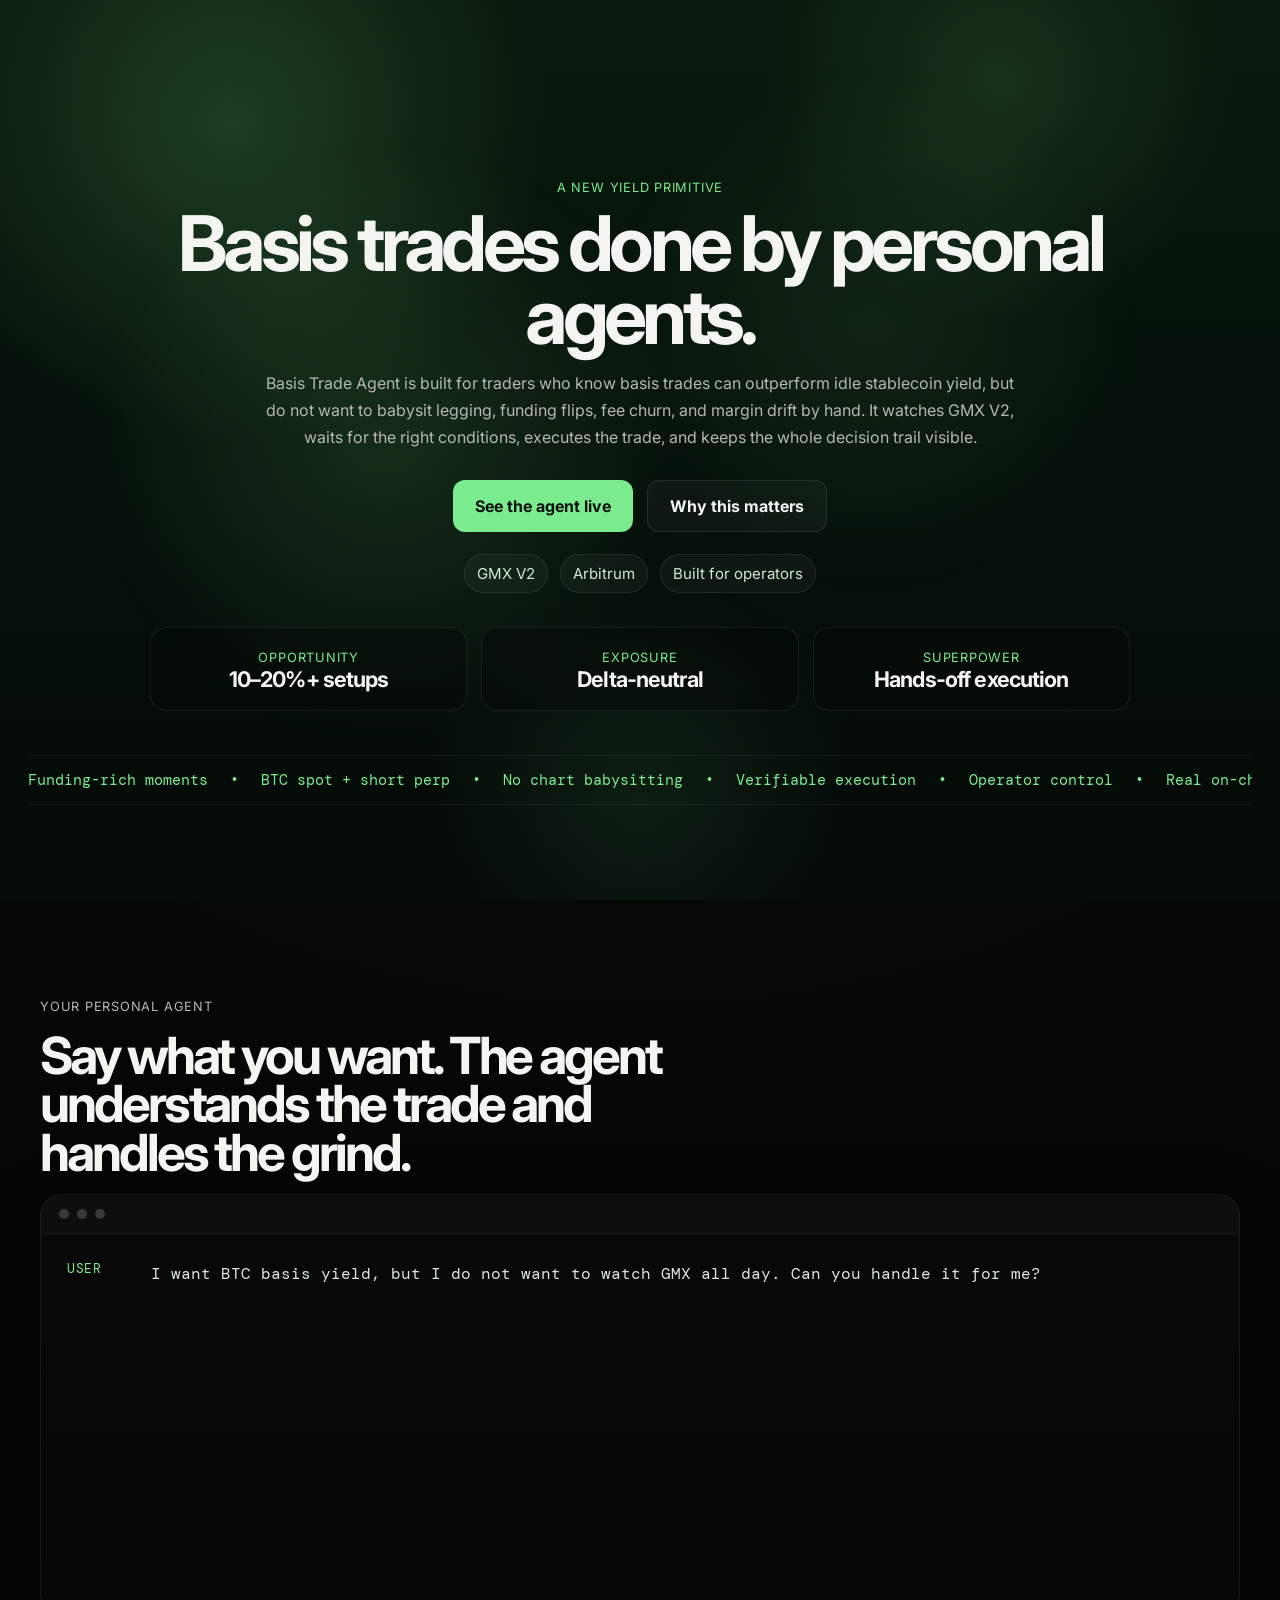
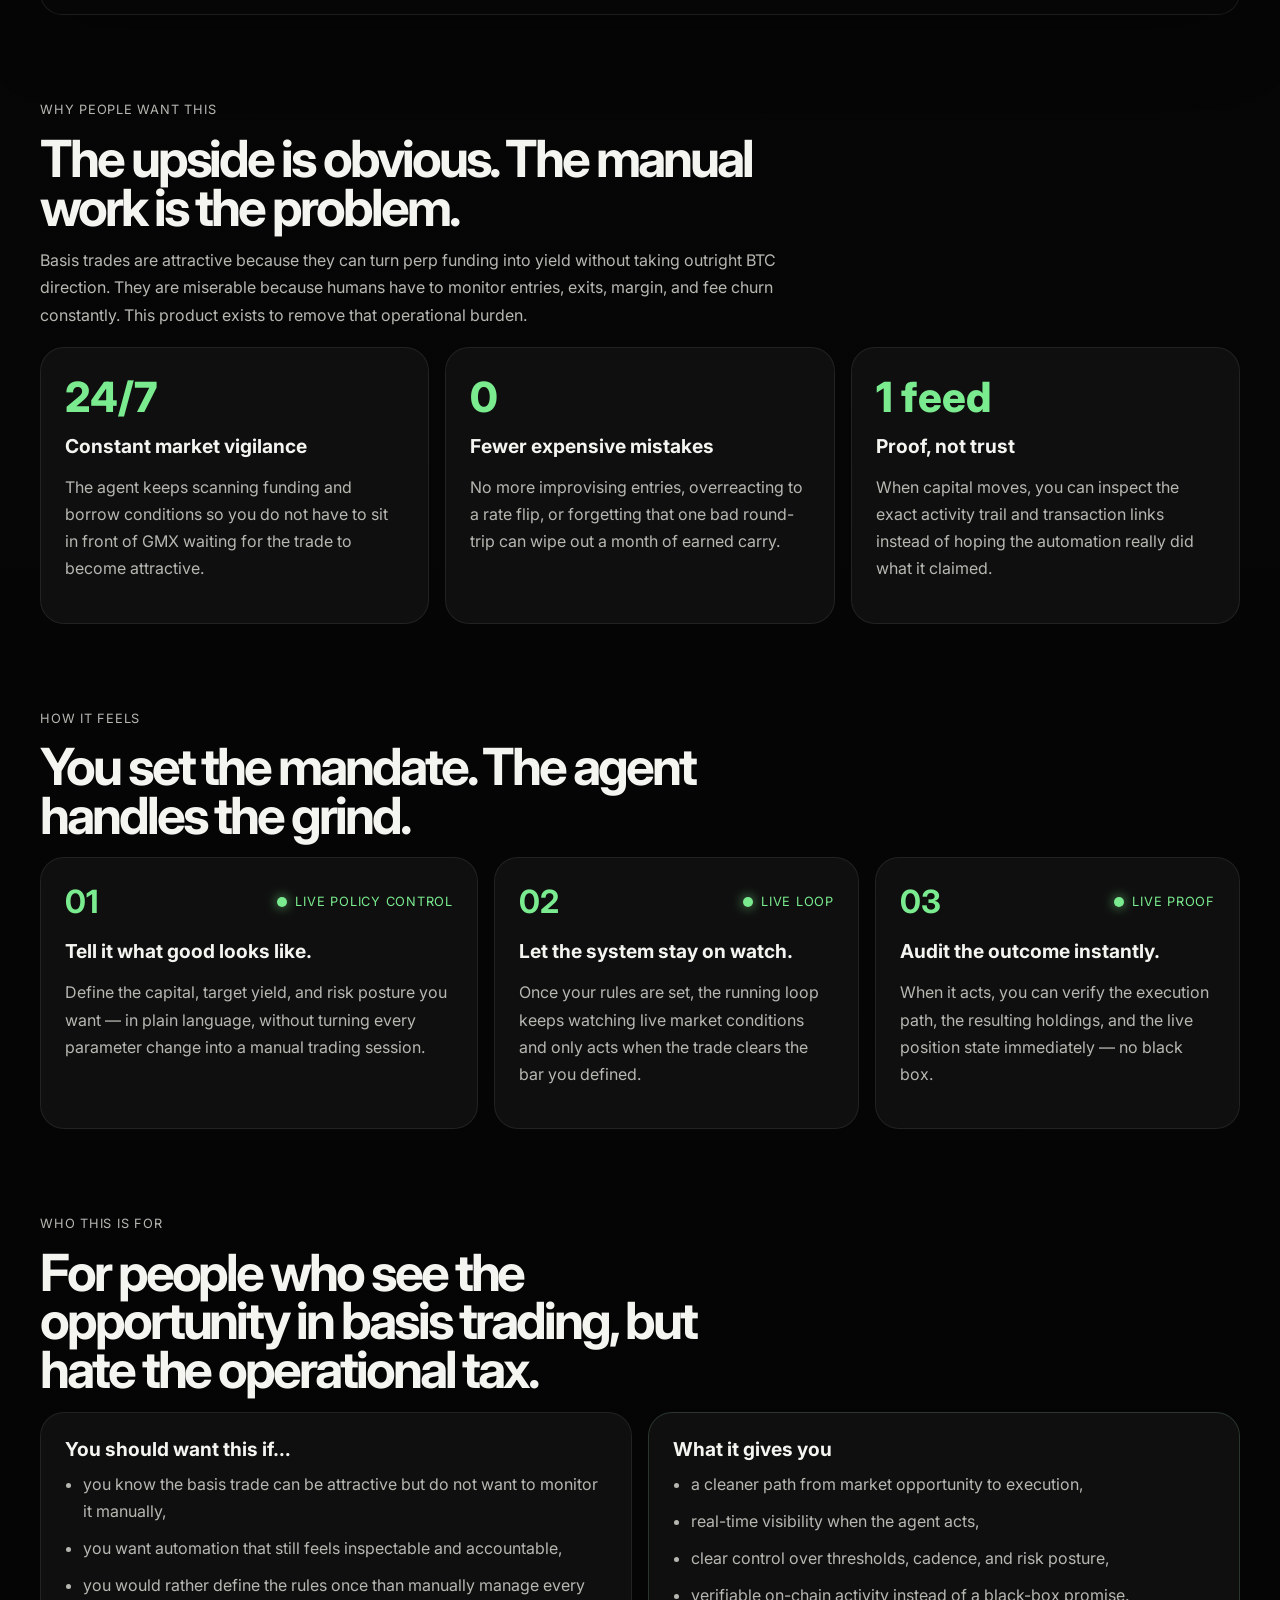
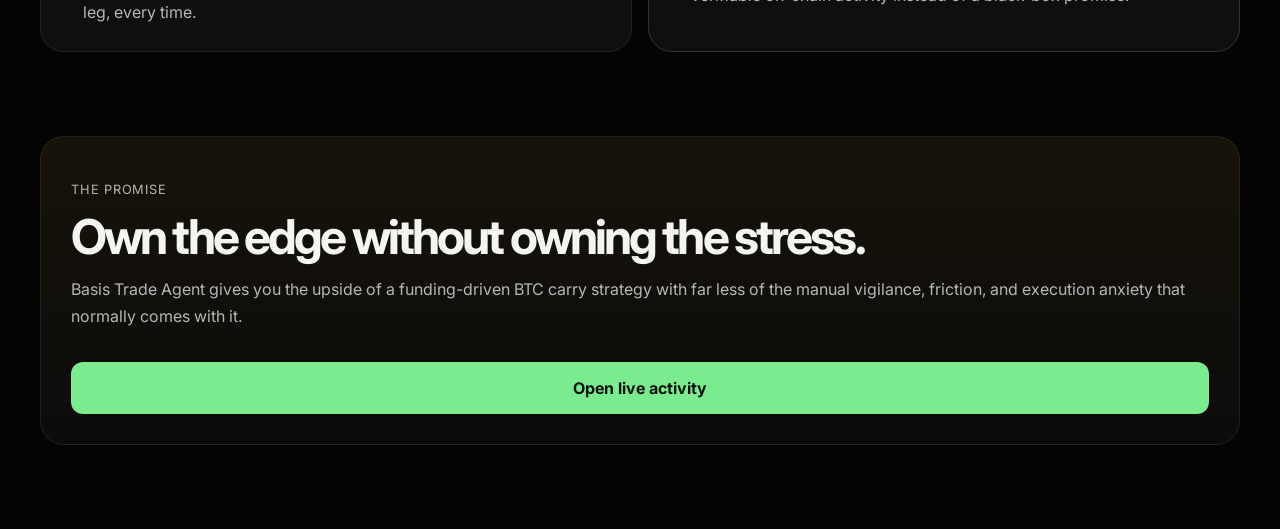
==== commit e6d8247f: "Flatten activity page to top-level activity.html (CDN cannot resolve nested folder index)" ====
--- a/landing-page/index.html
+++ b/landing-page/index.html
@@ -24,7 +24,7 @@
               Basis Trade Agent is built for traders who know basis trades can outperform idle stablecoin yield, but do not want to babysit legging, funding flips, fee churn, and margin drift by hand. It watches GMX V2, waits for the right conditions, executes the trade, and keeps the whole decision trail visible.
             </p>
             <div class="hero-actions">
-              <a class="primary-button" href="./activity/">See the agent live</a>
+              <a class="primary-button" href="./activity.html">See the agent live</a>
               <a class="secondary-button" href="#how-it-works">Why this matters</a>
             </div>
             <div class="hero-badges">
@@ -60,6 +60,19 @@
               <span>Operator control</span>
               <span>•</span>
               <span>Real on-chain actions</span>
+              <span>•</span>
+              <span>Funding-rich moments</span>
+              <span>•</span>
+              <span>BTC spot + short perp</span>
+              <span>•</span>
+              <span>No chart babysitting</span>
+              <span>•</span>
+              <span>Verifiable execution</span>
+              <span>•</span>
+              <span>Operator control</span>
+              <span>•</span>
+              <span>Real on-chain actions</span>
+              <span>•</span>
             </div>
           </div>
         </section>
@@ -167,7 +180,7 @@
             <h2>Own the edge without owning the stress.</h2>
             <p>Basis Trade Agent gives you the upside of a funding-driven BTC carry strategy with far less of the manual vigilance, friction, and execution anxiety that normally comes with it.</p>
           </div>
-          <a class="primary-button full-width" href="./activity/">Open live activity</a>
+          <a class="primary-button full-width" href="./activity.html">Open live activity</a>
         </section>
       </main>
     </div>
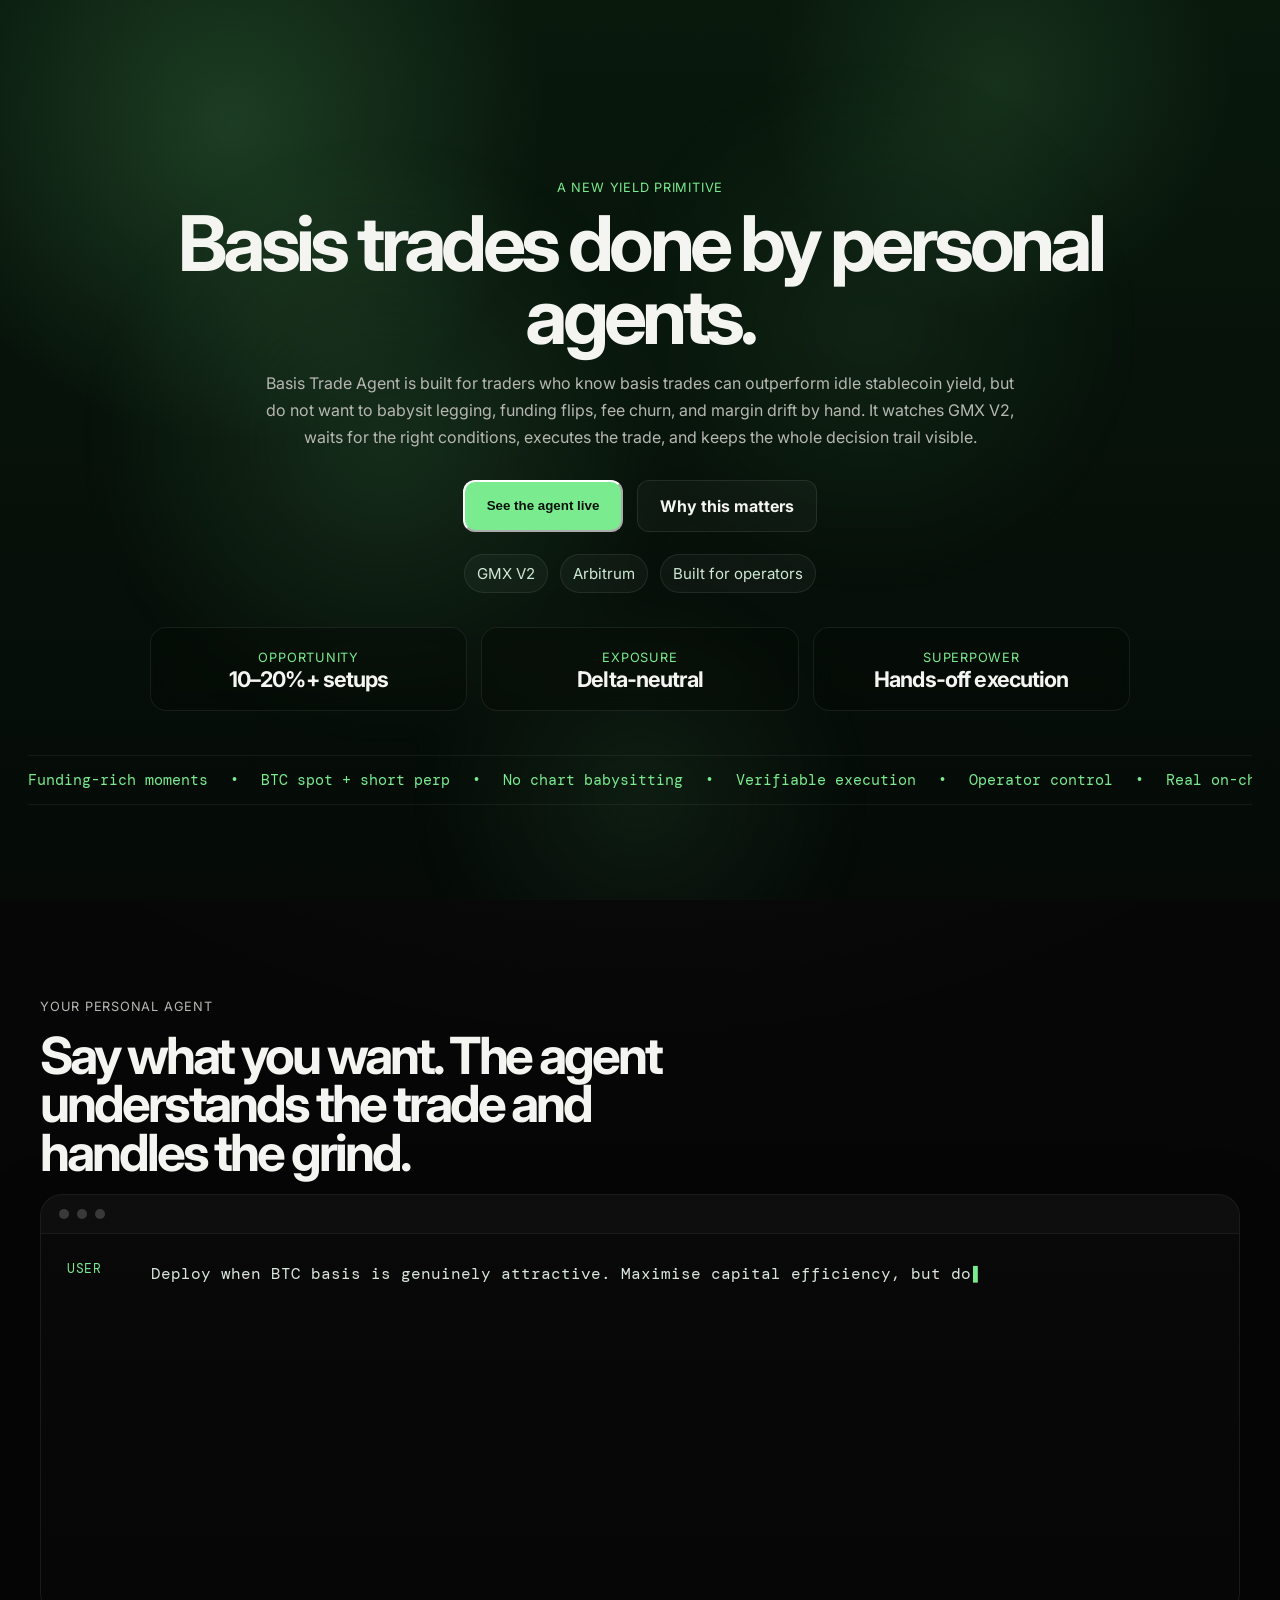
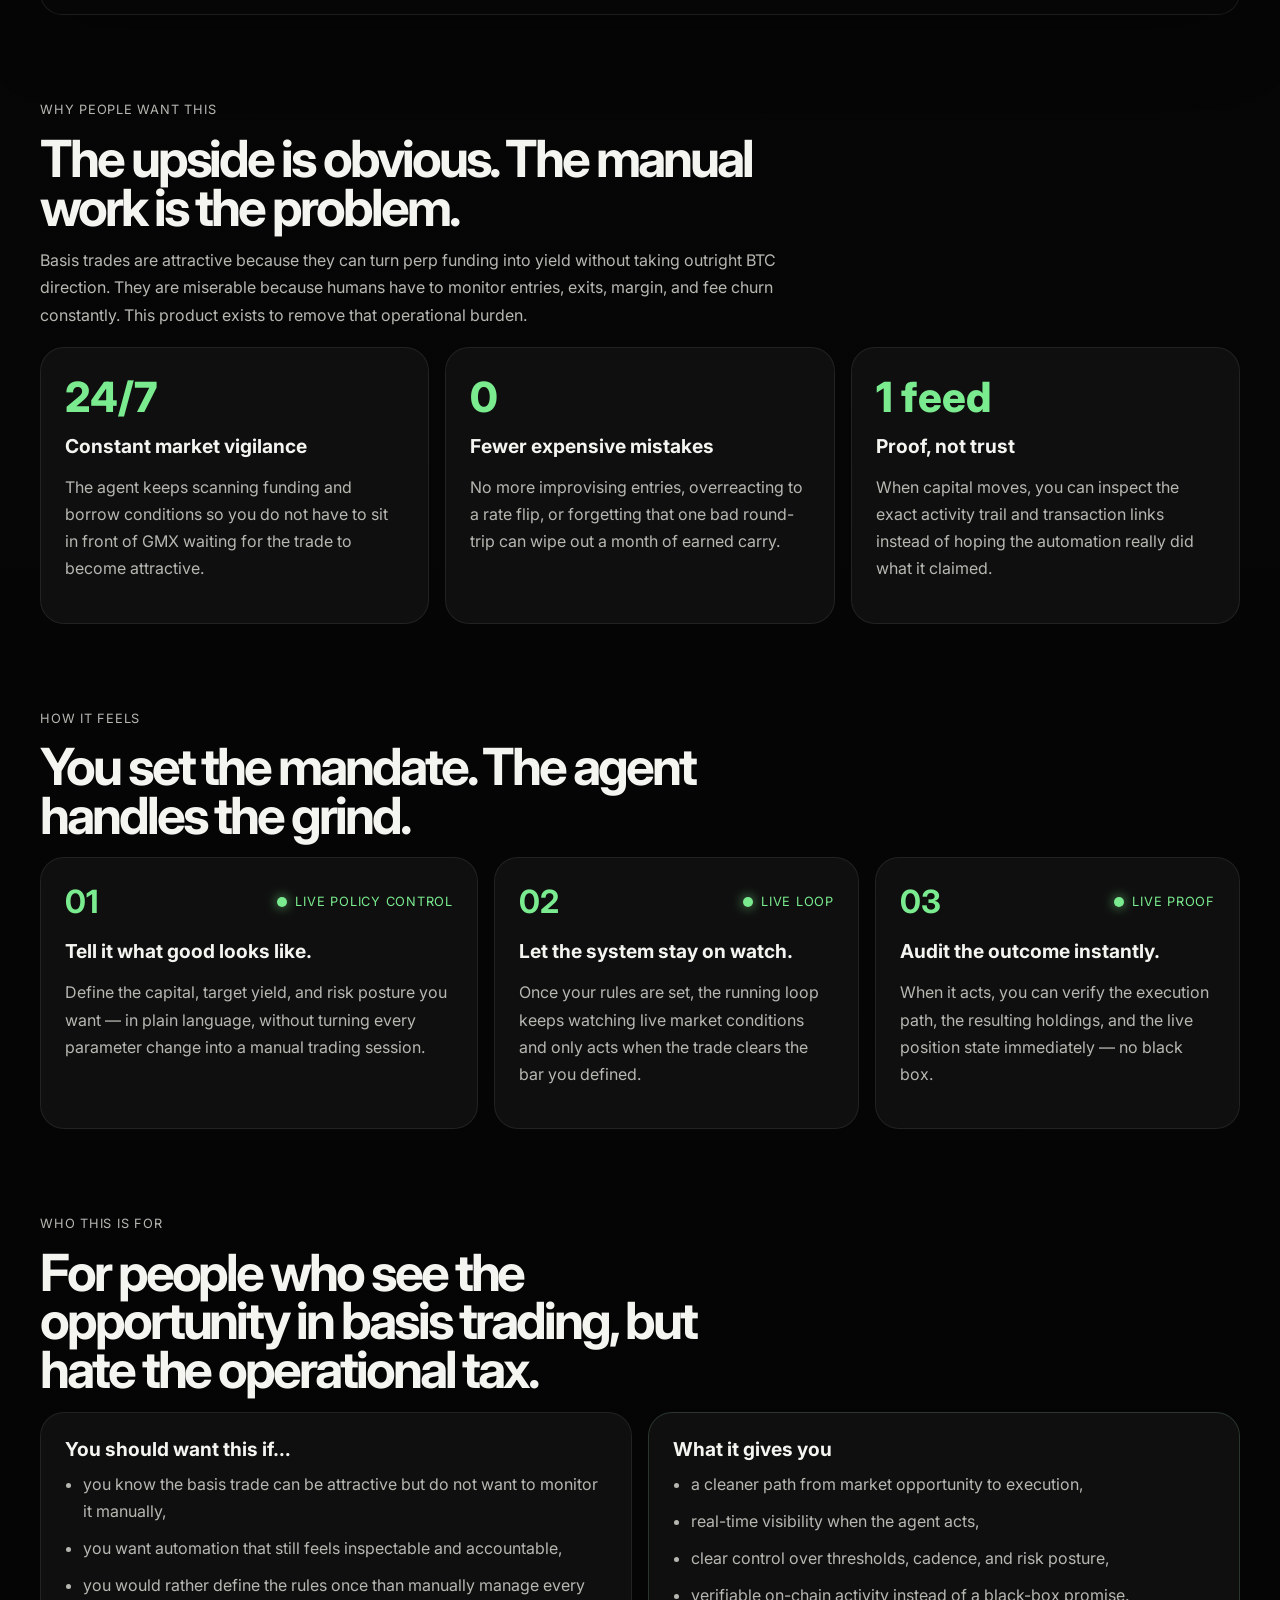
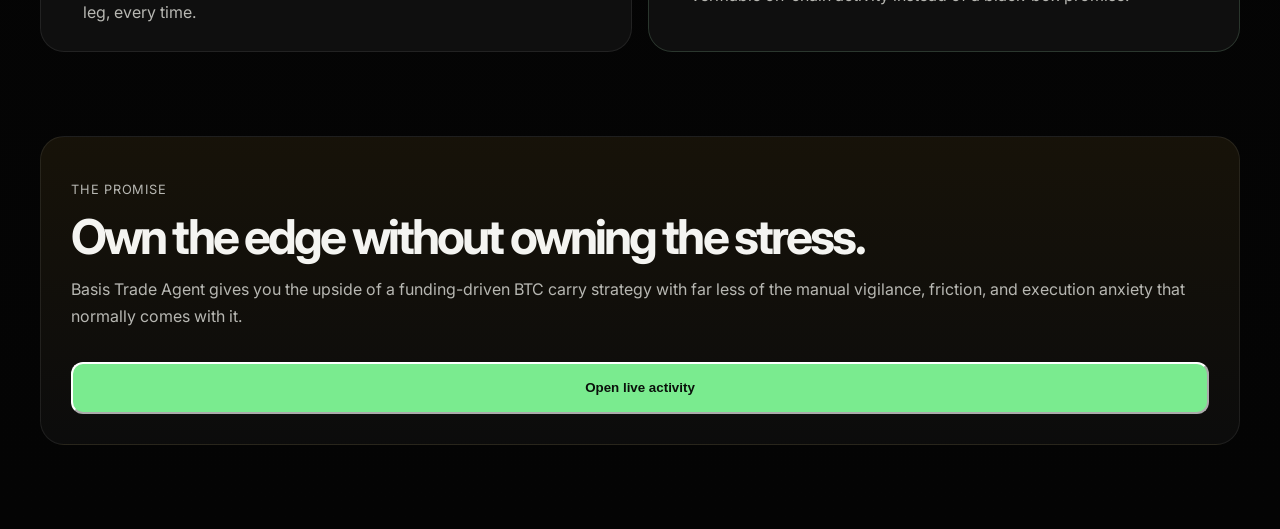
==== commit 61de5d94: "Replace separate activity page with in-page modal (avoids CDN multi-page/SPA-fallback issues)" ====
--- a/landing-page/index.html
+++ b/landing-page/index.html
@@ -24,7 +24,7 @@
               Basis Trade Agent is built for traders who know basis trades can outperform idle stablecoin yield, but do not want to babysit legging, funding flips, fee churn, and margin drift by hand. It watches GMX V2, waits for the right conditions, executes the trade, and keeps the whole decision trail visible.
             </p>
             <div class="hero-actions">
-              <a class="primary-button" href="./activity.html">See the agent live</a>
+              <button class="primary-button" type="button" data-open-activity>See the agent live</button>
               <a class="secondary-button" href="#how-it-works">Why this matters</a>
             </div>
             <div class="hero-badges">
@@ -180,9 +180,33 @@
             <h2>Own the edge without owning the stress.</h2>
             <p>Basis Trade Agent gives you the upside of a funding-driven BTC carry strategy with far less of the manual vigilance, friction, and execution anxiety that normally comes with it.</p>
           </div>
-          <a class="primary-button full-width" href="./activity.html">Open live activity</a>
+          <button class="primary-button full-width" type="button" data-open-activity>Open live activity</button>
         </section>
       </main>
+    </div>
+    <div class="activity-modal-overlay" id="activity-modal-overlay" hidden>
+      <div class="activity-modal" role="dialog" aria-modal="true" aria-labelledby="activity-modal-title">
+        <header class="activity-modal-header">
+          <div>
+            <p class="activity-kicker">Live execution feed</p>
+            <h2 id="activity-modal-title">Agent #1 thoughts</h2>
+            <p class="activity-subtitle">What the strategy is seeing, deciding, and doing right now.</p>
+          </div>
+          <div class="activity-controls">
+            <button class="button-lite" id="activity-refresh-button" type="button">Refresh now</button>
+            <button class="button-lite" id="activity-close-button" type="button">Close</button>
+          </div>
+        </header>
+        <div class="activity-meta-row">
+          <span class="activity-status" id="activity-feed-status">Waiting</span>
+          <span class="activity-meta" id="activity-last-updated">—</span>
+        </div>
+        <div class="terminal-feed-card">
+          <div class="terminal-feed" id="activity-terminal-feed">
+            <div class="empty-state">Waiting for the strategy loop to write activity.</div>
+          </div>
+        </div>
+      </div>
     </div>
     <script src="./app.js"></script>
   </body>
--- a/landing-page/index.css
+++ b/landing-page/index.css
@@ -10,6 +10,9 @@
   --green: #7aeb8f;
   --green-2: #5ad76f;
   --green-soft: rgba(122, 235, 143, 0.12);
+  --info: #cfe9d5;
+  --warn: #ffd777;
+  --critical: #ff8f8f;
 }
 
 * {
@@ -554,3 +557,197 @@
   0%, 50% { opacity: 1; }
   50.01%, 100% { opacity: 0; }
 }
+
+.activity-modal-overlay {
+  position: fixed;
+  inset: 0;
+  z-index: 40;
+  display: flex;
+  align-items: center;
+  justify-content: center;
+  padding: 5vh 5vw;
+  background: rgba(2, 4, 3, 0.78);
+  backdrop-filter: blur(6px);
+}
+
+.activity-modal-overlay[hidden] {
+  display: none;
+}
+
+.activity-modal {
+  width: 90vw;
+  height: 90vh;
+  display: flex;
+  flex-direction: column;
+  border: 1px solid var(--line);
+  border-radius: 24px;
+  background: linear-gradient(180deg, rgba(9, 9, 9, 0.98), rgba(5, 5, 5, 0.98));
+  box-shadow: 0 40px 100px rgba(0, 0, 0, 0.5);
+  overflow: hidden;
+  padding: 26px;
+}
+
+.activity-modal-header {
+  display: flex;
+  align-items: flex-start;
+  justify-content: space-between;
+  gap: 18px;
+  margin-bottom: 16px;
+}
+
+.activity-kicker {
+  margin: 0 0 8px;
+  font-size: 0.8rem;
+  text-transform: uppercase;
+  letter-spacing: 0.06em;
+  color: var(--green);
+}
+
+.activity-modal-header h2 {
+  margin: 0 0 6px;
+  font-size: clamp(1.8rem, 3vw, 2.6rem);
+  letter-spacing: -0.04em;
+}
+
+.activity-subtitle,
+.activity-meta,
+.feed-line-message,
+.empty-state {
+  color: var(--muted);
+}
+
+.activity-controls {
+  display: flex;
+  gap: 12px;
+  flex-wrap: wrap;
+  flex: 0 0 auto;
+}
+
+.button-lite {
+  border: 1px solid var(--line);
+  background: rgba(255, 255, 255, 0.03);
+  color: var(--text);
+  padding: 12px 15px;
+  border-radius: 12px;
+  font: inherit;
+  cursor: pointer;
+}
+
+.button-lite:hover {
+  background: rgba(255, 255, 255, 0.06);
+}
+
+.activity-meta-row {
+  display: flex;
+  align-items: center;
+  justify-content: space-between;
+  gap: 16px;
+  margin-bottom: 16px;
+  flex: 0 0 auto;
+}
+
+.activity-status {
+  display: inline-flex;
+  align-items: center;
+  gap: 8px;
+  color: var(--green);
+  font-size: 0.95rem;
+}
+
+.activity-status::before {
+  content: "";
+  width: 10px;
+  height: 10px;
+  border-radius: 999px;
+  background: var(--green);
+  box-shadow: 0 0 12px rgba(122, 235, 143, 0.8);
+}
+
+.terminal-feed-card {
+  flex: 1 1 auto;
+  min-height: 0;
+  border: 1px solid var(--line);
+  border-radius: 18px;
+  background: rgba(0, 0, 0, 0.5);
+  overflow: hidden;
+}
+
+.terminal-feed {
+  height: 100%;
+  overflow-y: auto;
+  padding: 18px;
+  display: flex;
+  flex-direction: column;
+  gap: 12px;
+  font-family: "DM Mono", monospace;
+}
+
+.feed-line {
+  display: grid;
+  grid-template-columns: 150px 88px minmax(0, 1fr);
+  gap: 14px;
+  align-items: start;
+  padding: 14px 16px;
+  border-radius: 14px;
+  border: 1px solid rgba(255, 255, 255, 0.05);
+  background: rgba(255, 255, 255, 0.02);
+}
+
+.feed-line-time,
+.feed-line-level {
+  color: var(--muted-2);
+  font-size: 0.83rem;
+}
+
+.feed-line-level {
+  text-transform: uppercase;
+  letter-spacing: 0.05em;
+}
+
+.feed-line[data-level="INFO"] .feed-line-level {
+  color: var(--green);
+}
+
+.feed-line[data-level="WARNING"] .feed-line-level,
+.feed-line[data-level="WARN"] .feed-line-level {
+  color: var(--warn);
+}
+
+.feed-line[data-level="CRITICAL"] .feed-line-level,
+.feed-line[data-level="ERROR"] .feed-line-level {
+  color: var(--critical);
+}
+
+.feed-line-message {
+  white-space: pre-wrap;
+  line-height: 1.7;
+  color: var(--info);
+}
+
+.feed-line-message a {
+  color: var(--green);
+  text-decoration: none;
+  word-break: break-all;
+}
+
+.feed-line-message a:hover {
+  text-decoration: underline;
+}
+
+@media (max-width: 720px) {
+  .activity-modal {
+    width: 96vw;
+    height: 94vh;
+    padding: 18px;
+  }
+
+  .activity-modal-header,
+  .activity-meta-row {
+    flex-direction: column;
+    align-items: flex-start;
+  }
+
+  .feed-line {
+    grid-template-columns: 1fr;
+  }
+}
